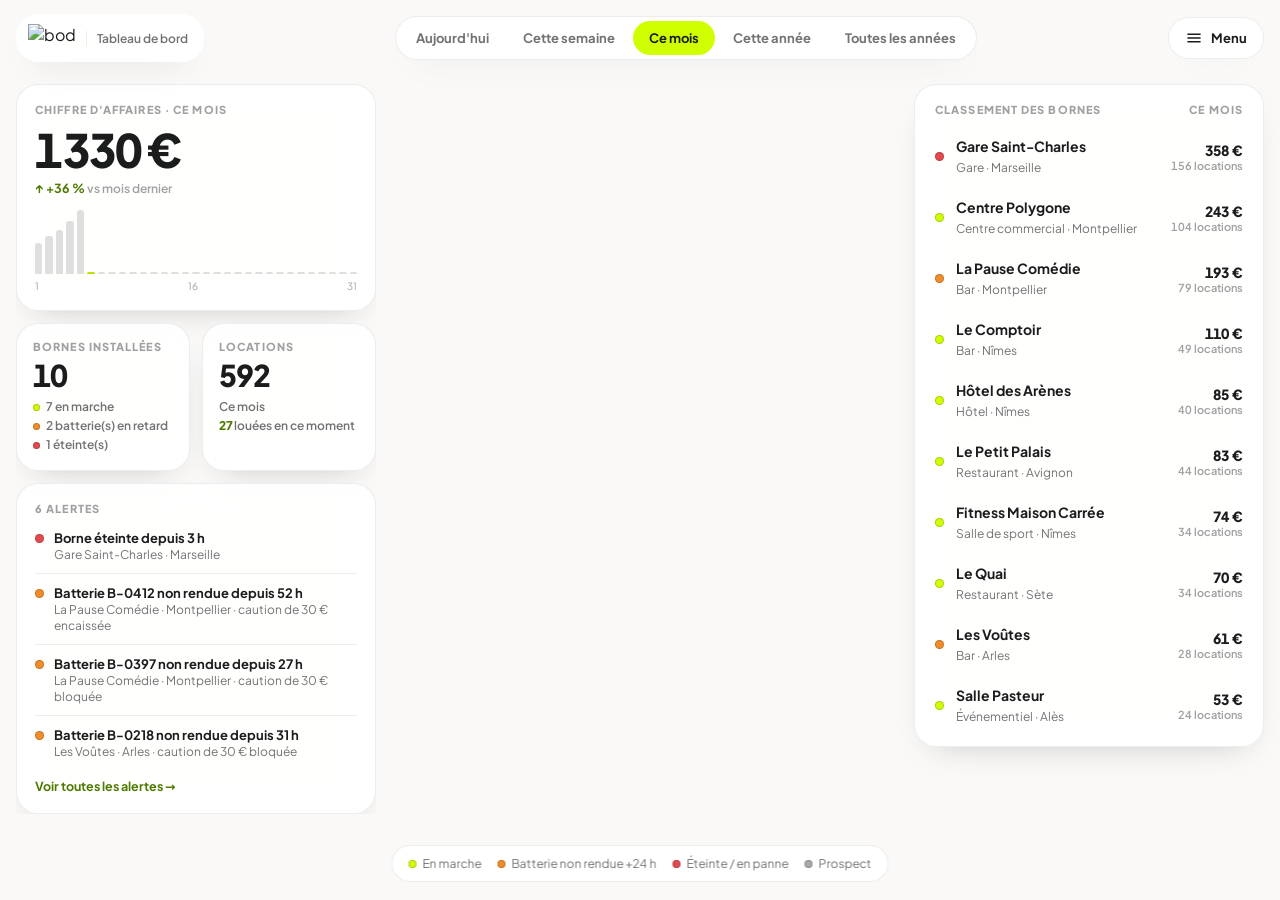
==== tableau-de-bord/index.html @ a5604a7e "Tableau de bord privé en ligne sur /tableau-de-bord, protégé par mot de passe (cookie 1 an) Co-Autho" ====
<!DOCTYPE html>
<html lang="fr">
<head>
<meta charset="utf-8"/>
<meta name="viewport" content="width=device-width, initial-scale=1, viewport-fit=cover"/>
<meta name="robots" content="noindex, nofollow"/>
<title>BOD · Tableau de bord</title>
<link rel="icon" type="image/png" href="icones/icone-192.png"/>
<!-- Icône et nom quand on l'ajoute à l'écran d'accueil du téléphone (14/10/2026) -->
<link rel="apple-touch-icon" href="icones/apple-touch-icon.png?v=3"/>
<link rel="manifest" href="manifest.json"/>
<meta name="apple-mobile-web-app-capable" content="yes"/>
<meta name="mobile-web-app-capable" content="yes"/>
<meta name="apple-mobile-web-app-title" content="BOD"/>
<meta name="apple-mobile-web-app-status-bar-style" content="default"/>
<meta name="theme-color" content="#FBF9F8"/>
<link rel="stylesheet" href="https://unpkg.com/maplibre-gl@5.6.0/dist/maplibre-gl.css"/>
<script src="https://unpkg.com/maplibre-gl@5.6.0/dist/maplibre-gl.js"></script>
<!-- Tableau de bord privé de Jules (14/10/2026). Mise en page choisie : « A · planète au centre ».
     V3 : menu du haut = Aujourd'hui / Cette semaine / Ce mois / Cette année / Toutes les années ;
     accueil = planète + l'essentiel ; menu ☰ = autres pages (Bornes, Alertes, Horaires, Rentabilité, Batteries & cautions, Prospects) ;
     clic sur une borne = petit résumé sur la carte, 2e clic = page complète de la borne.
     Couleurs : rouge = borne éteinte / en panne, orange = batterie(s) non rendue(s) depuis plus de 24 h, vert sinon.
     DONNÉES D'EXEMPLE pour l'instant (aucune borne installée).
     Plus tard : bornes depuis Airtable, encaissements depuis Stripe, état des bornes depuis la plateforme du fabricant. -->
<style>
@font-face{font-family:"Plus Jakarta Sans";font-weight:200 800;font-display:swap;src:url(../fonts/plus-jakarta-sans-latin.woff2) format("woff2")}
:root{--fond:#FBF9F8;--fond2:#ffffff;--carte:rgba(255,255,255,.88);--plein:#ffffff;--trait:rgba(27,28,28,.08);--texte:#1B1C1C;--doux:rgba(27,28,28,.62);--pale:rgba(27,28,28,.42);--leger:rgba(27,28,28,.05);--lime:#D0FF00;--vert:#4F7A00;--orange:#F28C28;--rouge:#E5484D;--bleu:#3B9EDB;--ombre:0 14px 34px -20px rgba(27,28,28,.28);--r:22px}
*{box-sizing:border-box}
html,body{margin:0;height:100%;background:var(--fond);color:var(--texte);font-family:"Plus Jakarta Sans",system-ui,sans-serif;-webkit-font-smoothing:antialiased;overflow:hidden}
button{font:inherit;color:inherit;cursor:pointer}
#globe{position:fixed;inset:0}
.maplibregl-ctrl-attrib{background:rgba(255,255,255,.75)!important;color:var(--pale)!important;font-size:10px}
.maplibregl-ctrl-attrib a{color:var(--pale)!important}
.verre{background:var(--carte);backdrop-filter:blur(18px) saturate(140%);-webkit-backdrop-filter:blur(18px) saturate(140%);border:1px solid var(--trait);border-radius:var(--r);box-shadow:var(--ombre)}
.etiq{font-size:11px;font-weight:800;letter-spacing:.1em;text-transform:uppercase;color:var(--pale)}
.num{font-variant-numeric:tabular-nums}
.plus{color:var(--vert)}.moins{color:var(--rouge)}
/* ---------- Barre du haut : logo · périodes · menu ---------- */
.haut{position:fixed;top:14px;left:16px;right:16px;display:flex;align-items:center;gap:12px;z-index:20}
.logo{display:flex;align-items:center;gap:10px;padding:10px 16px 10px 12px;border:0;background:var(--carte)}
.logo img{height:28px;width:auto;display:block}
.logo span{font-size:12px;color:var(--doux);font-weight:600;border-left:1px solid var(--trait);padding-left:10px}
.periodes{display:flex;padding:4px;gap:2px;margin:0 auto}
.periodes button{border:0;background:transparent;padding:9px 16px;border-radius:999px;font-size:13px;font-weight:700;color:var(--doux);white-space:nowrap;transition:background .2s,color .2s}
.periodes button:hover{color:var(--texte)}
.periodes button[aria-pressed="true"]{background:var(--lime);color:var(--texte)}
.burger{display:flex;align-items:center;gap:8px;padding:11px 16px;font-size:13px;font-weight:700;border:1px solid var(--trait)}
.burger svg{width:18px;height:18px}
/* ---------- Menu des autres pages ---------- */
.voile{position:fixed;inset:0;background:rgba(27,28,28,.28);z-index:40;opacity:0;pointer-events:none;transition:opacity .25s}
.voile.on{opacity:1;pointer-events:auto}
.tiroir{position:fixed;top:0;right:0;bottom:0;width:320px;max-width:86vw;background:var(--fond2);border-left:1px solid var(--trait);z-index:41;transform:translateX(100%);transition:transform .3s cubic-bezier(.2,.8,.2,1);padding:22px 16px;display:flex;flex-direction:column;gap:4px;overflow:auto}
.tiroir.on{transform:none}
.tiroir .etiq{padding:6px 12px 10px}
.tiroir a{display:flex;align-items:center;gap:12px;padding:12px;border-radius:14px;color:var(--texte);text-decoration:none;font-weight:700;font-size:15px}
.tiroir a:hover{background:var(--leger)}
.tiroir a.actif{background:var(--lime);color:var(--texte)}
.tiroir a.actif .ico{background:rgba(27,28,28,.1)}
.tiroir a small{margin-left:auto;font-size:11px;font-weight:800;padding:3px 8px;border-radius:999px;background:var(--leger);color:var(--doux)}
.tiroir a small.chaud{background:var(--rouge);color:#fff}
.tiroir .ico{width:34px;height:34px;border-radius:10px;background:var(--leger);display:grid;place-items:center;font-size:16px;flex:none}
/* ---------- Accueil : colonnes flottantes ---------- */
.gauche{position:fixed;left:16px;top:84px;width:360px;display:flex;flex-direction:column;gap:12px;z-index:4;max-height:calc(100% - 100px);overflow:auto;scrollbar-width:none}
.gauche::-webkit-scrollbar{display:none}
.bloc{padding:18px}
.gros{font-size:46px;font-weight:800;letter-spacing:-.045em;line-height:1;margin:10px 0 8px}
.ecart{font-size:12.5px;font-weight:700}
.ecart small{color:var(--pale);font-weight:600;font-size:12px}
.barres{display:flex;align-items:flex-end;gap:3px;height:64px;margin-top:14px}
.barres i{flex:1;background:rgba(27,28,28,.14);border-radius:3px 3px 1px 1px;min-height:2px;transition:height .4s cubic-bezier(.2,.8,.2,1)}
.barres i.der{background:var(--lime);box-shadow:inset 0 0 0 1px rgba(27,28,28,.12)}
.barres.haute{height:140px}
.axe{display:flex;justify-content:space-between;font-size:10px;color:var(--pale);margin-top:6px}
.duo{display:grid;grid-template-columns:1fr 1fr;gap:12px}
.duo>div{padding:16px}
.duo b{display:block;font-size:30px;font-weight:800;letter-spacing:-.03em;line-height:1.1;margin-top:6px}
.duo .sous{font-size:12px;color:var(--doux);font-weight:600;margin-top:6px;line-height:1.55}
.pastille{display:inline-flex;align-items:center;gap:6px}
.pastille i{width:7px;height:7px;border-radius:50%}
.pt,.pastille i,.legende i,.etat i{box-shadow:inset 0 0 0 1px rgba(27,28,28,.22)}
.alerte{display:flex;gap:10px;align-items:flex-start;padding:11px 0;border:0;border-top:1px solid var(--trait);font-size:13px;width:100%;background:none;text-align:left}
.alerte:first-child{border-top:0}
.alerte .pt{width:9px;height:9px;border-radius:50%;margin-top:4px;flex:none}
.alerte b{display:block;font-weight:700}
.alerte span{color:var(--doux);font-size:12px}
.lien{display:inline-block;margin-top:8px;font-size:12.5px;font-weight:700;color:var(--vert);text-decoration:none;background:none;border:0;padding:0}
.droite{position:fixed;right:16px;top:84px;width:350px;max-height:calc(100% - 100px);display:flex;flex-direction:column;z-index:4;overflow:hidden}
.droite .tete{display:flex;align-items:center;justify-content:space-between;padding:18px 20px 10px}
.liste{overflow:auto;padding:0 10px 10px;scrollbar-width:thin}
.ligne{display:flex;align-items:center;gap:12px;width:100%;border:0;background:transparent;text-align:left;padding:11px 10px;border-radius:14px;transition:background .15s}
.ligne:hover{background:var(--leger)}
.ligne .pt{width:9px;height:9px;border-radius:50%;flex:none}
.ligne .nom{flex:1;min-width:0}
.ligne .nom b{display:block;font-size:14px;font-weight:700;white-space:nowrap;overflow:hidden;text-overflow:ellipsis}
.ligne .nom span{font-size:12px;color:var(--doux)}
.ligne .eur{font-weight:800;font-size:14px;text-align:right}
.ligne .eur small{display:block;font-size:11px;color:var(--pale);font-weight:600}
.legende{position:fixed;bottom:18px;left:50%;transform:translateX(-50%);display:flex;gap:16px;padding:10px 16px;font-size:12px;color:var(--doux);z-index:4;white-space:nowrap}
.legende span{display:flex;align-items:center;gap:6px}
.legende i{width:8px;height:8px;border-radius:50%}
/* ---------- Repères et petit résumé sur la carte ---------- */
.pin{width:16px;height:16px;border-radius:50%;border:2px solid #1B1C1C;cursor:pointer;animation:pouls 2.4s infinite}
.pin.sel{width:24px;height:24px;border:3px solid #1B1C1C;outline:3px solid #fff}
@keyframes pouls{0%{box-shadow:0 0 0 0 color-mix(in srgb,currentColor 60%,transparent)}70%{box-shadow:0 0 0 14px transparent}100%{box-shadow:0 0 0 0 transparent}}
.prospect{width:9px;height:9px;border-radius:50%;background:rgba(27,28,28,.38);border:1.5px solid #fff}
.maplibregl-popup-content{background:var(--plein)!important;color:var(--texte);border:1px solid var(--trait);border-radius:18px!important;padding:16px!important;box-shadow:0 24px 60px -24px rgba(27,28,28,.35)!important;font-family:inherit;width:270px}
.maplibregl-popup-content,.maplibregl-popup-content button{font-family:"Plus Jakarta Sans",system-ui,sans-serif!important}
.maplibregl-popup-tip{border-top-color:var(--plein)!important;border-bottom-color:var(--plein)!important}
.bulle h3{margin:0;font-size:17px;letter-spacing:-.02em}
.bulle .s{font-size:12px;color:var(--doux);margin-top:2px}
.bulle .etat{margin-top:10px}
.bulle .kpi{display:grid;grid-template-columns:1fr 1fr 1fr;gap:6px;margin-top:12px}
.bulle .kpi div{background:var(--leger);border-radius:10px;padding:8px}
.bulle .kpi b{display:block;font-size:15px;font-weight:800}
.bulle .kpi span{font-size:10.5px;color:var(--doux);font-weight:600}
.bulle p{font-size:12px;color:var(--doux);margin:10px 0 0;line-height:1.5}
.bulle p b{color:var(--texte)}
.bulle .ouvrir{margin-top:12px;width:100%;border:0;background:var(--lime);color:var(--texte);font-weight:800;font-size:13px;padding:10px;border-radius:12px}
.bulle .astuce{display:block;text-align:center;font-size:10.5px;color:var(--pale);margin-top:6px}
.etat{display:inline-flex;align-items:center;gap:7px;font-size:12px;font-weight:700;padding:6px 10px;border-radius:999px;background:var(--leger)}
.etat i{width:8px;height:8px;border-radius:50%}
/* ---------- Pages pleines (menu ☰ et page d'une borne) ---------- */
.page{position:fixed;inset:0;background:var(--fond);z-index:10;overflow:auto;padding:96px 24px 60px;display:none}
.page.on{display:block}
.page .cadre{max-width:1120px;margin:0 auto}
.page h1{font-size:clamp(30px,4vw,44px);letter-spacing:-.04em;margin:6px 0 4px}
.page .chapo{color:var(--doux);font-size:14px;margin:0 0 22px;line-height:1.5}
.retourp{border:0;background:var(--leger);border-radius:999px;padding:8px 14px;font-size:12.5px;font-weight:700;color:var(--doux)}
.cartes{display:grid;grid-template-columns:repeat(auto-fit,minmax(170px,1fr));gap:12px;margin-bottom:16px}
.carte{background:var(--plein);border:1px solid var(--trait);border-radius:var(--r);padding:18px}
.carte b.v{display:block;font-size:28px;font-weight:800;letter-spacing:-.03em;margin-top:8px}
.carte .sous{font-size:12px;color:var(--doux);margin-top:4px;font-weight:600}
.deux{display:grid;grid-template-columns:1.3fr 1fr;gap:16px;align-items:start}
.filtres{display:flex;gap:6px;flex-wrap:wrap;margin-bottom:12px}
.filtres button{border:1px solid var(--trait);background:transparent;border-radius:999px;padding:8px 14px;font-size:12.5px;font-weight:700;color:var(--doux)}
.filtres button[aria-pressed="true"]{background:var(--texte);color:#fff;border-color:var(--texte)}
table{width:100%;border-collapse:collapse;font-size:13.5px}
th{text-align:left;font-size:11px;font-weight:800;letter-spacing:.08em;text-transform:uppercase;color:var(--pale);padding:10px 12px;border-bottom:1px solid var(--trait);white-space:nowrap}
td{padding:13px 12px;border-bottom:1px solid var(--trait);white-space:nowrap}
tbody tr{cursor:pointer;transition:background .15s}
tbody tr:hover{background:var(--leger)}
td.d,th.d{text-align:right}
.tablo{background:var(--plein);border:1px solid var(--trait);border-radius:var(--r);overflow:auto}
.jauge{height:8px;background:rgba(27,28,28,.08);border-radius:99px;overflow:hidden;min-width:90px}
.jauge i{display:block;height:100%;background:var(--lime);border-radius:99px}
.chaleur{display:grid;grid-template-columns:34px repeat(24,minmax(0,1fr));gap:3px;margin-top:12px;align-items:center}
.chaleur span{font-size:10px;color:var(--pale);font-weight:700}
.chaleur i{display:block;aspect-ratio:1/1.1;border-radius:3px;background:var(--leger)}
.chaleur .h{font-size:9.5px;text-align:left;color:var(--pale);white-space:nowrap;overflow:visible}
.meilleur{margin-top:12px;font-size:13px;line-height:1.6;color:var(--doux)}
.meilleur b{color:var(--texte)}
.slots{display:flex;gap:5px;margin-top:10px;flex-wrap:wrap}
.slots i{width:20px;height:30px;border-radius:6px;background:rgba(27,28,28,.06);border:1.5px solid transparent}
.slots i.on{background:var(--lime);border-color:rgba(27,28,28,.16)}
.slots i.loc{background:transparent;border-color:rgba(27,28,28,.35)}
.slots i.retard{background:var(--orange)}
.cles{display:flex;gap:12px;flex-wrap:wrap;font-size:11.5px;color:var(--doux);margin-top:10px}
.cles span{display:flex;align-items:center;gap:5px}
.cles i{width:9px;height:12px;border-radius:3px}
.retards{margin-top:12px;border-radius:14px;background:rgba(255,159,67,.1);border:1px solid rgba(255,159,67,.3);padding:10px 14px;font-size:13px}
.retards div{display:flex;justify-content:space-between;gap:8px;padding:5px 0}
.retards b{color:#B85A00}
.retards div>span:first-child{white-space:nowrap}
.retards div>span:last-child{text-align:right}
.kanban{display:grid;grid-template-columns:repeat(4,1fr);gap:12px}
.kanban .col{background:var(--plein);border:1px solid var(--trait);border-radius:var(--r);padding:14px}
.kanban .fic{background:#F6F3F2;border-radius:12px;padding:10px 12px;margin-top:8px;font-size:13px}
.kanban .fic span{display:block;font-size:11.5px;color:var(--doux)}
.histo div{display:flex;justify-content:space-between;gap:10px;padding:10px 0;border-top:1px solid var(--trait);font-size:13px}
.histo div:first-child{border-top:0}
.histo span{color:var(--doux)}
/* ---------- Téléphone ---------- */
@media (max-width:1000px){
  html,body{overflow:visible;height:auto}
  /* En-tête comme un site : logo + menu en haut, périodes en dessous.
     En descendant, la ligne du logo s'en va et les périodes restent collées en haut, en transparent ; en remontant, le logo revient. */
  #globe{position:relative;height:56vh;inset:auto;margin-top:var(--haut-h,116px)}
  .haut{position:fixed;top:0;left:0;right:0;flex-wrap:wrap;gap:8px;padding:calc(10px + env(safe-area-inset-top,0px)) 12px 10px;background:var(--fond);border-bottom:1px solid var(--trait);transition:transform .3s cubic-bezier(.2,.8,.2,1),background .3s,border-color .3s}
  body.replie .haut{transform:translateY(calc(-1 * var(--replie,52px)));background:transparent;border-color:transparent}
  body.replie .periodes{background:rgba(255,255,255,.72)}
  .logo{background:none;border:0;backdrop-filter:none;-webkit-backdrop-filter:none;padding:6px 4px}
  .logo span{display:none}
  .burger{margin-left:auto;padding:9px 12px}
  .burger span{display:none}
  .periodes{order:3;width:100%;margin:0;overflow-x:auto;scrollbar-width:none}
  .periodes::-webkit-scrollbar{display:none}
  .periodes button{padding:9px 12px;font-size:12px}
  .gauche,.droite{position:static;width:auto;max-height:none;margin:12px}
  .gauche{margin-top:-36px;position:relative;left:auto;top:auto}
  .droite{overflow:visible}
  .legende{display:none}
  .page{position:fixed;padding:calc(var(--haut-h,116px) + 16px) 14px 40px}
  .deux,.kanban{grid-template-columns:1fr}
  .maplibregl-popup-content{width:240px}
}
/* Écran moyen (tablette, petite fenêtre) : les périodes tiennent sur la même ligne, centrées entre le logo et le menu ☰.
   En descendant, le logo et le ☰ s'effacent, les périodes restent en haut en transparent. */
@media (min-width:700px) and (max-width:1000px){
  .haut{flex-wrap:nowrap}
  .periodes{order:2;width:auto;margin:0 auto}
  .burger{order:3;margin-left:0}
  body.replie .haut{transform:none}
  .logo,.burger{transition:opacity .25s,transform .3s}
  body.replie .logo,body.replie .burger{opacity:0;transform:translateY(-16px);pointer-events:none}
}
</style>
</head>
<body>
<div id="globe" aria-label="Planète avec les bornes BOD"></div>

<header class="haut">
  <a class="logo verre" href="#accueil" style="text-decoration:none;color:inherit"><img src="../images/logo-bod.png" alt="bod"/><span>Tableau de bord</span></a>
  <nav class="periodes verre" aria-label="Période" id="periodes"></nav>
  <button class="burger verre" id="burger" aria-label="Ouvrir le menu"><svg viewBox="0 0 24 24" fill="none" stroke="currentColor" stroke-width="2.2" stroke-linecap="round"><path d="M4 7h16M4 12h16M4 17h16"/></svg><span>Menu</span></button>
</header>

<div class="voile" id="voile"></div>
<nav class="tiroir" id="tiroir" aria-label="Pages du tableau de bord"></nav>

<main id="accueil-vue">
  <aside class="gauche">
    <section class="bloc verre">
      <div class="etiq" id="t-ca">Chiffre d'affaires</div>
      <div class="gros num" id="ca">—</div>
      <div class="ecart" id="ecart"></div>
      <div class="barres" id="barres"></div>
      <div class="axe" id="axe"></div>
    </section>
    <section class="duo">
      <div class="verre"><div class="etiq">Bornes installées</div><b class="num" id="n-bornes">—</b><div class="sous" id="s-bornes"></div></div>
      <div class="verre"><div class="etiq">Locations</div><b class="num" id="n-loc">—</b><div class="sous" id="s-loc"></div></div>
    </section>
    <section class="bloc verre">
      <div class="etiq" id="t-alertes">Alertes</div>
      <div id="alertes" style="margin-top:4px"></div>
      <a class="lien" href="#alertes">Voir toutes les alertes →</a>
    </section>
  </aside>
  <aside class="droite verre" id="droite"></aside>
  <div class="legende verre">
    <span><i style="background:var(--lime)"></i>En marche</span>
    <span><i style="background:var(--orange)"></i>Batterie non rendue +24 h</span>
    <span><i style="background:var(--rouge)"></i>Éteinte / en panne</span>
    <span><i style="background:rgba(27,28,28,.38)"></i>Prospect</span>
  </div>
</main>

<section class="page" id="page"><div class="cadre" id="page-cadre"></div></section>

<script>
/* ===================== DONNÉES D'EXEMPLE (DÉMO) =====================
   Tout ce bloc sera remplacé par les vraies données :
   bornes → Airtable (onglet « Bornes ») · encaissements → Stripe · état, batteries → plateforme du fabricant. */
let graine = 11; const hasard = () => (graine = (graine * 16807) % 2147483647) / 2147483647;
const MAINTENANT = new Date(); const AUJ = new Date(MAINTENANT); AUJ.setHours(0, 0, 0, 0);
const H = 36e5, J = 864e5;
// Profil d'une journée type (0 h → 23 h) selon le type de lieu, et jours de la semaine (dim → sam)
const PROFILS = {
  'Bar':               { h: [3,2,1,0,0,0,0,0,0,0,0,1,1,1,1,1,2,4,6,8,9,9,8,6], s: [0.8,0.5,0.6,0.7,0.9,1.4,1.5] },
  'Restaurant':        { h: [0,0,0,0,0,0,0,0,0,0,1,3,7,6,2,1,1,1,3,7,8,6,3,1], s: [0.9,0.6,0.8,0.8,0.9,1.3,1.4] },
  'Hôtel':             { h: [1,0,0,0,0,0,2,5,6,4,2,1,1,1,1,2,3,4,5,6,6,5,3,2], s: [1.1,0.9,0.9,0.9,1,1.2,1.3] },
  'Salle de sport':    { h: [0,0,0,0,0,0,3,6,5,2,1,2,4,3,1,1,2,4,7,8,6,3,1,0], s: [0.6,1.3,1.2,1.2,1.1,1,0.8] },
  'Centre commercial': { h: [0,0,0,0,0,0,0,0,0,1,3,4,5,4,4,5,7,8,7,5,2,0,0,0], s: [0.5,0.8,0.8,1,0.9,1.1,1.6] },
  'Gare':              { h: [0,0,0,0,0,1,4,8,7,3,2,2,3,2,2,3,5,8,8,5,3,2,1,0], s: [1.1,1.2,1,1,1,1.3,0.9] },
  'Événementiel':      { h: [0,0,0,0,0,0,0,0,0,1,2,2,2,2,2,2,3,4,6,8,9,8,6,3], s: [0.9,0.3,0.3,0.4,0.6,1.5,1.8] },
};
const BORNES = [
  { id: 1, nom: 'Le Comptoir', type: 'Bar', ville: 'Nîmes', adresse: '12 boulevard Victor Hugo', lng: 4.3601, lat: 43.8367, modele: 'Basic', slots: 6, pose: 210, flux: 9, gerant: 'Marc D.', tel: '06 •• •• •• 12' },
  { id: 2, nom: 'Hôtel des Arènes', type: 'Hôtel', ville: 'Nîmes', adresse: '4 rue des Arènes', lng: 4.3592, lat: 43.8331, modele: 'Medium', slots: 12, pose: 190, flux: 7, gerant: 'Sophie L.', tel: '06 •• •• •• 47' },
  { id: 3, nom: 'Fitness Maison Carrée', type: 'Salle de sport', ville: 'Nîmes', adresse: '8 rue Auguste', lng: 4.3562, lat: 43.8384, modele: 'Basic', slots: 6, pose: 150, flux: 5, gerant: 'Karim B.', tel: '07 •• •• •• 03', presqueVide: true },
  { id: 4, nom: 'La Pause Comédie', type: 'Bar', ville: 'Montpellier', adresse: 'Place de la Comédie', lng: 3.8798, lat: 43.6086, modele: 'Medium', slots: 12, pose: 175, flux: 14, gerant: 'Julie R.', tel: '06 •• •• •• 88', retards: [{ n: 'B-0412', h: 52 }, { n: 'B-0397', h: 27 }] },
  { id: 5, nom: 'Centre Polygone', type: 'Centre commercial', ville: 'Montpellier', adresse: '1 rue des Pertuisanes', lng: 3.8846, lat: 43.6085, modele: 'Maxi', slots: 24, pose: 120, flux: 22, gerant: 'Accueil Polygone', tel: '04 •• •• •• 20', pleine: true },
  { id: 6, nom: 'Le Petit Palais', type: 'Restaurant', ville: 'Avignon', adresse: '3 place du Palais', lng: 4.8075, lat: 43.9512, modele: 'Basic', slots: 6, pose: 100, flux: 8, gerant: 'Thomas P.', tel: '06 •• •• •• 61' },
  { id: 7, nom: 'Gare Saint-Charles', type: 'Gare', ville: 'Marseille', adresse: 'Square Narvik', lng: 5.3803, lat: 43.3027, modele: 'Maxi', slots: 24, pose: 80, flux: 26, gerant: 'Relais Gare', tel: '04 •• •• •• 35', eteinte: 3 },
  { id: 8, nom: 'Les Voûtes', type: 'Bar', ville: 'Arles', adresse: '6 rue de la Calade', lng: 4.6277, lat: 43.6766, modele: 'Basic', slots: 6, pose: 60, flux: 6, gerant: 'Léa M.', tel: '06 •• •• •• 09', retards: [{ n: 'B-0218', h: 31 }] },
  { id: 9, nom: 'Le Quai', type: 'Restaurant', ville: 'Sète', adresse: 'Quai Général Durand', lng: 3.6973, lat: 43.4028, modele: 'Basic', slots: 6, pose: 45, flux: 7, gerant: 'Nicolas F.', tel: '06 •• •• •• 74' },
  { id: 10, nom: 'Salle Pasteur', type: 'Événementiel', ville: 'Alès', adresse: '2 avenue Pasteur', lng: 4.0817, lat: 44.1245, modele: 'Medium', slots: 12, pose: 25, flux: 6, gerant: 'Mairie (service culture)', tel: '04 •• •• •• 51' },
];
const PROSPECTS = [ // demandes « 🆕 Nouveau » dans Airtable (positions approximatives)
  { nom: 'Villefranche-sur-Saône', lng: 4.7186, lat: 45.9897 }, { nom: 'Bourges', lng: 2.3988, lat: 47.081 },
  { nom: 'Caudebec-lès-Elbeuf', lng: 1.0216, lat: 49.2819 }, { nom: 'Paris', lng: 2.3522, lat: 48.8566 },
  { nom: 'Blois', lng: 1.3359, lat: 47.5861 }, { nom: 'Draguignan', lng: 6.4646, lat: 43.5366 },
];
const PIPE = [ // onglet Partenaires d'Airtable (DÉMO : villes et types seulement)
  { e: 'Nouveau', type: 'Autre', ville: 'Villefranche-sur-Saône', date: '11/07' }, { e: 'Nouveau', type: 'Autre', ville: 'Draguignan', date: '04/10' },
  { e: 'Contacté', type: 'Bar / Restaurant', ville: 'Bourges', date: '31/07' }, { e: 'Contacté', type: 'Hôtel', ville: 'Blois', date: '27/09' },
  { e: 'RDV', type: 'Bar / Restaurant', ville: 'Paris', date: '08/09' }, { e: 'Signé', type: 'Autre', ville: 'Caudebec-lès-Elbeuf', date: '05/09' },
];
const PRIX = { Basic: 450, Medium: 900, Maxi: 1600 }; // DÉMO : à remplacer par les vrais prix d'achat (jamais montrés aux partenaires)
// Locations heure par heure depuis la pose (1 € la demi-heure entamée, durée moyenne ~ 1 h 10)
BORNES.forEach(b => {
  const P = PROFILS[b.type], somH = P.h.reduce((x, y) => x + y);
  b.loc = []; // { t, n, eur }
  for (let d = b.pose; d >= 0; d--) {
    const jour0 = AUJ.getTime() - d * J, wd = new Date(jour0).getDay();
    const montee = Math.min(1, (b.pose - d + 8) / 45);
    for (let h = 0; h < 24; h++) {
      const t = jour0 + h * H; if (t > MAINTENANT.getTime()) break;
      if (b.eteinte && t > MAINTENANT.getTime() - b.eteinte * H) continue;
      const attendu = b.flux * P.s[wd] * montee * P.h[h] / somH;
      let n = 0; for (let k = 0; k < 4; k++) if (hasard() < attendu / 4) n++;
      if (n) { let e = 0; for (let k = 0; k < n; k++) e += 1 + Math.floor(hasard() * 3.4); b.loc.push({ t, n, eur: e }); }
    }
  }
  b.etat = b.eteinte ? 'hors' : (b.retards && b.retards.length) ? 'retard' : 'ok';
  b.enCours = b.eteinte ? 0 : Math.round(b.slots * (0.15 + hasard() * 0.3));
  b.retardN = b.retards ? b.retards.length : 0;
  b.dispo = b.eteinte ? 0 : b.presqueVide ? 1 : b.pleine ? b.slots : Math.max(1, b.slots - b.enCours - b.retardN - Math.round(hasard() * 2));
  const der = b.loc.length ? b.loc[b.loc.length - 1].t : 0;
  b.derniere = Math.max(1, Math.round((MAINTENANT.getTime() - der) / 6e4));
});

/* ===================== CALCULS ===================== */
const eur = n => Math.round(n).toLocaleString('fr-FR') + ' €';
const nb = n => n.toLocaleString('fr-FR');
const COUL = { ok: 'var(--lime)', retard: 'var(--orange)', hors: 'var(--rouge)' };
const MOIS = ['janv.', 'févr.', 'mars', 'avr.', 'mai', 'juin', 'juil.', 'août', 'sept.', 'oct.', 'nov.', 'déc.'];
const JOURS = ['dim.', 'lun.', 'mar.', 'mer.', 'jeu.', 'ven.', 'sam.'];
const duree = min => min < 60 ? min + ' min' : min < 1440 ? Math.floor(min / 60) + ' h' + (min % 60 ? ' ' + String(min % 60).padStart(2, '0') : '') : Math.floor(min / 1440) + ' j';
// Périodes « calendrier » : aujourd'hui, depuis lundi, depuis le 1er du mois, depuis le 1er janvier, depuis le début
function debut(p) {
  const d = new Date(AUJ);
  if (p === 'semaine') d.setDate(d.getDate() - ((d.getDay() + 6) % 7));
  if (p === 'mois') d.setDate(1);
  if (p === 'annee') { d.setMonth(0); d.setDate(1); }
  if (p === 'tout') return 0;
  return d.getTime();
}
function precedent(p) { // même durée écoulée, période d'avant
  const a = debut(p), ecoule = MAINTENANT.getTime() - a, d = new Date(a);
  if (p === 'jour') d.setDate(d.getDate() - 7);          // même jour, semaine dernière
  if (p === 'semaine') d.setDate(d.getDate() - 7);
  if (p === 'mois') d.setMonth(d.getMonth() - 1);
  if (p === 'annee') d.setFullYear(d.getFullYear() - 1);
  return [d.getTime(), d.getTime() + ecoule];
}
const somme = (liste, a, z, c = 'eur') => liste.reduce((s, b) => s + b.loc.reduce((x, l) => x + (l.t >= a && l.t < z ? l[c] : 0), 0), 0);
const PER = [
  { k: 'jour', l: "Aujourd'hui", cmp: 'vs même jour sem. dern.' },
  { k: 'semaine', l: 'Cette semaine', cmp: 'vs sem. dernière' },
  { k: 'mois', l: 'Ce mois', cmp: 'vs mois dernier' },
  { k: 'annee', l: 'Cette année', cmp: 'vs an dernier' },
  { k: 'tout', l: 'Toutes les années', cmp: '' },
];
function serie(p, liste) {
  const out = [], fin = MAINTENANT.getTime();
  if (p === 'jour') for (let h = 0; h < 24; h += 1) { const a = AUJ.getTime() + h * H; out.push({ v: somme(liste, a, a + H), l: h + 'h' }); }
  else if (p === 'semaine' || p === 'mois') { const a0 = debut(p), n = p === 'semaine' ? 7 : new Date(AUJ.getFullYear(), AUJ.getMonth() + 1, 0).getDate(); for (let i = 0; i < n; i++) { const a = a0 + i * J; out.push({ v: a > fin ? 0 : somme(liste, a, a + J), l: p === 'semaine' ? JOURS[new Date(a).getDay()] : (i + 1) + '' }); } }
  else { const d0 = p === 'annee' ? new Date(AUJ.getFullYear(), 0, 1) : new Date(Math.min(...liste.map(b => b.loc.length ? b.loc[0].t : fin))); d0.setDate(1);
    for (let d = new Date(d0); d <= MAINTENANT && out.length < 36; d.setMonth(d.getMonth() + 1)) { const e = new Date(d.getFullYear(), d.getMonth() + 1, 1); out.push({ v: somme(liste, d.getTime(), e.getTime()), l: MOIS[d.getMonth()] }); } }
  return out;
}
function chaleur(b) { // locations par jour de la semaine × heure, sur les 8 dernières semaines
  const m = Array.from({ length: 7 }, () => Array(24).fill(0)), a = MAINTENANT.getTime() - 56 * J;
  b.loc.forEach(l => { if (l.t >= a) { const d = new Date(l.t); m[(d.getDay() + 6) % 7][d.getHours()] += l.n; } });
  return m;
}
/* ===================== OUTILS D'AFFICHAGE ===================== */
const PER_COURT = { jour: "Aujourd'hui", semaine: 'Cette semaine', mois: 'Ce mois', annee: 'Cette année', tout: 'Toutes les années' };
const FIN = () => MAINTENANT.getTime() + 1;
const etatTexte = b => b.etat === 'hors' ? 'Éteinte depuis ' + b.eteinte + ' h' : b.etat === 'retard' ? b.retardN + ' batterie(s) non rendue(s) +24 h' : 'En marche · dernière location il y a ' + duree(b.derniere);
const pastilleEtat = b => '<span class="etat"><i style="background:' + COUL[b.etat] + '"></i>' + etatTexte(b) + '</span>';
function variation(liste, p) {
  if (p === 'tout') return '<small>' + Math.max(...BORNES.map(b => b.pose)) + " jours d'activité</small>";
  const v = somme(liste, debut(p), FIN()), [pa, pz] = precedent(p), av = somme(liste, pa, pz);
  if (!av) return '<small>pas encore de comparaison possible</small>';
  const pc = Math.round((v - av) / av * 100);
  return '<span class="' + (pc >= 0 ? 'plus' : 'moins') + '">' + (pc >= 0 ? '↑ +' : '↓ ') + pc + ' %</span> <small>' + PER.find(x => x.k === p).cmp + '</small>';
}
function graphe(liste, p, idB, idA) {
  const s = serie(p, liste), max = Math.max(1, ...s.map(x => x.v)), dern = s.findLastIndex(y => y.v);
  document.getElementById(idB).innerHTML = s.map((x, i) => '<i class="' + (i === dern ? 'der' : '') + '" style="height:' + Math.max(3, x.v / max * 100) + '%" title="' + x.l + ' : ' + eur(x.v) + '"></i>').join('');
  document.getElementById(idA).innerHTML = '<span>' + s[0].l + '</span><span>' + s[Math.floor(s.length / 2)].l + '</span><span>' + s[s.length - 1].l + '</span>';
}
function alertes() { // éteintes, puis batteries non rendues sous 24 h, puis bornes pleines / presque vides
  const A = [];
  BORNES.forEach(b => { if (b.eteinte) A.push({ o: 0, b, c: 'var(--rouge)', t: 'Borne éteinte depuis ' + b.eteinte + ' h', s: b.nom + ' · ' + b.ville, a: 'Appeler ' + b.gerant + ' pour vérifier la prise, sinon passer sur place.' }); });
  BORNES.forEach(b => (b.retards || []).forEach(r => A.push({ o: 1, b, c: 'var(--orange)', t: 'Batterie ' + r.n + ' non rendue depuis ' + r.h + ' h', s: b.nom + ' · ' + b.ville + ' · caution de 30 € ' + (r.h >= 48 ? 'encaissée' : 'bloquée'), a: r.h >= 48 ? 'Caution encaissée : prévoir une batterie de remplacement.' : 'Encaissement automatique de la caution à 48 h si elle n\'est pas rendue.' })));
  BORNES.forEach(b => { if (b.pleine) A.push({ o: 2, b, c: 'var(--bleu)', t: 'Borne pleine : ' + b.slots + ' / ' + b.slots, s: b.nom + ' · ' + b.ville, a: 'Les clients ne peuvent plus rendre ici : retirer quelques batteries.' }); if (b.presqueVide) A.push({ o: 2, b, c: 'var(--bleu)', t: 'Presque vide : ' + b.dispo + ' batterie sur ' + b.slots, s: b.nom + ' · ' + b.ville, a: 'À réapprovisionner avec des batteries chargées.' }); });
  return A.sort((x, y) => x.o - y.o);
}
const ligneAlerte = x => '<button class="alerte" data-b="' + x.b.id + '"><i class="pt" style="background:' + x.c + '"></i><div><b>' + x.t + '</b><span>' + x.s + '</span></div></button>';
function chaud(x) { // 0 → gris clair, 0,55 → jaune BOD, 1 → vert olive
  const A = [236, 234, 229], B = [208, 255, 0], C = [122, 158, 0], m = (a, b, k) => a.map((v, i) => Math.round(v + (b[i] - v) * k));
  const c = x < 0.55 ? m(A, B, x / 0.55) : m(B, C, (x - 0.55) / 0.45); return 'rgb(' + c.join(',') + ')';
}
function chaleurHTML(m) {
  const mx = Math.max(1, ...m.flat()), JL = ['Lun', 'Mar', 'Mer', 'Jeu', 'Ven', 'Sam', 'Dim'], JLong = ['lundi', 'mardi', 'mercredi', 'jeudi', 'vendredi', 'samedi', 'dimanche'];
  return '<div class="chaleur">' + m.map((row, d) => '<span>' + JL[d] + '</span>' + row.map((v, h) => '<i title="' + JLong[d] + ' ' + h + 'h–' + (h + 1) + 'h : ' + v + ' locations" style="background:' + (v ? chaud(v / mx) : 'rgba(27,28,28,.05)') + '"></i>').join('')).join('') +
    '<span></span>' + Array.from({ length: 24 }, (_, h) => '<span class="h">' + (h % 3 === 0 ? h + 'h' : '') + '</span>').join('') + '</div>';
}
function resumeHoraires(m) {
  const JLong = ['lundi', 'mardi', 'mercredi', 'jeudi', 'vendredi', 'samedi', 'dimanche'];
  let best = { v: -1 }; m.forEach((row, d) => row.forEach((v, h) => { const v2 = v + (row[h + 1] || 0); if (v2 > best.v) best = { v: v2, d, h }; }));
  const parH = Array(24).fill(0); m.forEach(r => r.forEach((v, h) => parH[h] += v));
  const parJ = m.map(r => r.reduce((x, y) => x + y)), hMax = parH.indexOf(Math.max(...parH));
  return { best: JLong[best.d] + ' ' + best.h + 'h–' + (best.h + 2) + 'h', heure: hMax + 'h–' + (hMax + 1) + 'h', jour: JLong[parJ.indexOf(Math.max(...parJ))], calme: JLong[parJ.indexOf(Math.min(...parJ))] };
}
function chaleurTous(liste) { const m = Array.from({ length: 7 }, () => Array(24).fill(0)); liste.forEach(b => chaleur(b).forEach((r, d) => r.forEach((v, h) => m[d][h] += v))); return m; }
function slotsHTML(b) {
  const s = []; for (let i = 0; i < b.slots; i++) s.push(i < b.dispo ? 'on' : '');
  let r = b.retardN; if (!b.eteinte) for (let i = b.slots - 1; i >= b.dispo; i--) { s[i] = r > 0 ? 'retard' : 'loc'; r--; }
  return '<div class="slots">' + s.map(c => '<i class="' + c + '"></i>').join('') + '</div><div class="cles"><span><i style="background:var(--lime)"></i>dans la borne</span><span><i style="border:1.5px solid rgba(27,28,28,.35)"></i>louée</span><span><i style="background:var(--orange)"></i>non rendue +24 h</span></div>' +
    (b.retards ? '<div class="retards">' + b.retards.map(x => '<div><span>Batterie <b>' + x.n + '</b></span><span>sortie il y a <b>' + x.h + ' h</b> · caution ' + (x.h >= 48 ? 'encaissée' : 'bloquée') + '</span></div>').join('') + '</div>' : '');
}
const brancher = sel => document.querySelectorAll(sel).forEach(el => el.onclick = () => { location.hash = 'borne-' + el.dataset.b; });

/* ===================== MENU DU HAUT : PÉRIODES ===================== */
let periode = 'mois';
function rendrePeriodes() {
  document.getElementById('periodes').innerHTML = PER.map(p => '<button data-p="' + p.k + '" aria-pressed="' + (p.k === periode) + '">' + PER_COURT[p.k] + '</button>').join('');
  document.querySelectorAll('#periodes button').forEach(b => b.onclick = () => { periode = b.dataset.p; rendrePeriodes(); router(); });
}

/* ===================== MENU ☰ : AUTRES PAGES ===================== */
const PAGES = [
  { k: 'accueil', t: "Vue d'ensemble", i: '◎' },
  { k: 'bornes', t: 'Bornes', i: '▣', n: () => BORNES.length },
  { k: 'alertes', t: 'Alertes', i: '!', n: () => alertes().length, chaud: true },
  { k: 'horaires', t: 'Horaires', i: '◷' },
  { k: 'rentabilite', t: 'Rentabilité', i: '€' },
  { k: 'batteries', t: 'Batteries & cautions', i: '▮' },
  { k: 'prospects', t: 'Prospects', i: '✦', n: () => PIPE.length },
];
function rendreTiroir(actif) {
  document.getElementById('tiroir').innerHTML = '<div class="etiq">Tableau de bord</div>' + PAGES.map(p => '<a href="#' + p.k + '" class="' + (p.k === actif ? 'actif' : '') + '"><span class="ico">' + p.i + '</span>' + p.t + (p.n ? '<small class="' + (p.chaud && p.n() ? 'chaud' : '') + '">' + p.n() + '</small>' : '') + '</a>').join('');
}
const tiroir = on => { document.getElementById('tiroir').classList.toggle('on', on); document.getElementById('voile').classList.toggle('on', on); };
document.getElementById('burger').onclick = () => tiroir(true);
document.getElementById('voile').onclick = () => tiroir(false);

/* ===================== ACCUEIL ===================== */
function rendreAccueil() {
  const fin = FIN();
  document.getElementById('t-ca').textContent = "Chiffre d'affaires · " + PER_COURT[periode];
  document.getElementById('ca').textContent = eur(somme(BORNES, debut(periode), fin));
  document.getElementById('ecart').innerHTML = variation(BORNES, periode);
  graphe(BORNES, periode, 'barres', 'axe');
  const n = e => BORNES.filter(b => b.etat === e).length;
  document.getElementById('n-bornes').textContent = BORNES.length;
  document.getElementById('s-bornes').innerHTML = '<span class="pastille"><i style="background:var(--lime)"></i>' + n('ok') + ' en marche</span><br><span class="pastille"><i style="background:var(--orange)"></i>' + n('retard') + ' batterie(s) en retard</span><br><span class="pastille"><i style="background:var(--rouge)"></i>' + n('hors') + ' éteinte(s)</span>';
  document.getElementById('n-loc').textContent = nb(somme(BORNES, debut(periode), fin, 'n'));
  document.getElementById('s-loc').innerHTML = PER_COURT[periode] + '<br><b style="display:inline;font-size:12px;color:var(--vert)">' + BORNES.reduce((x, b) => x + b.enCours, 0) + '</b> louées en ce moment';
  const A = alertes();
  document.getElementById('t-alertes').textContent = A.length + ' alertes';
  document.getElementById('alertes').innerHTML = A.slice(0, 4).map(ligneAlerte).join('');
  brancher('#alertes .alerte');
  const tri = BORNES.map(b => ({ b, v: somme([b], debut(periode), fin), n: somme([b], debut(periode), fin, 'n') })).sort((x, y) => y.v - x.v);
  document.getElementById('droite').innerHTML = '<div class="tete"><div class="etiq">Classement des bornes</div><div class="etiq">' + PER_COURT[periode] + '</div></div><div class="liste">' +
    tri.map(({ b, v, n }) => '<button class="ligne" data-b="' + b.id + '"><i class="pt" style="background:' + COUL[b.etat] + '"></i><span class="nom"><b>' + b.nom + '</b><span>' + b.type + ' · ' + b.ville + '</span></span><span class="eur num">' + eur(v) + '<small>' + nb(n) + ' locations</small></span></button>').join('') + '</div>';
  document.querySelectorAll('#droite .ligne').forEach(el => el.onclick = () => montrer(+el.dataset.b));
}

/* ===================== PAGES ===================== */
const entete = (titre, chapo) => '<button class="retourp" onclick="location.hash=\'accueil\'">← Vue d\'ensemble</button><h1>' + titre + '</h1><p class="chapo">' + chapo + '</p>';
const RENDUS = {
  bornes() {
    const fin = FIN();
    let filtre = window._filtreBornes || 'toutes';
    const L = BORNES.filter(b => filtre === 'toutes' || b.etat === filtre).map(b => ({ b, v: somme([b], debut(periode), fin), n: somme([b], debut(periode), fin, 'n') })).sort((x, y) => y.v - x.v);
    const F = [['toutes', 'Toutes (' + BORNES.length + ')'], ['ok', 'En marche'], ['retard', 'Batterie en retard'], ['hors', 'Éteintes']];
    return entete('Bornes', BORNES.length + ' bornes installées · chiffres : ' + PER_COURT[periode].toLowerCase() + '. Cliquez sur une borne pour tout voir.') +
      '<div class="filtres">' + F.map(f => '<button data-f="' + f[0] + '" aria-pressed="' + (f[0] === filtre) + '">' + f[1] + '</button>').join('') + '</div>' +
      '<div class="tablo"><table><thead><tr><th>État</th><th>Borne</th><th>Ville</th><th>Type</th><th>Modèle</th><th class="d">CA</th><th class="d">Locations</th><th class="d">Batteries</th><th class="d">Dernière location</th></tr></thead><tbody>' +
      L.map(({ b, v, n }) => '<tr data-b="' + b.id + '"><td><span class="pastille"><i style="background:' + COUL[b.etat] + ';width:9px;height:9px"></i></span></td><td><b>' + b.nom + '</b></td><td>' + b.ville + '</td><td>' + b.type + '</td><td>' + b.modele + ' · ' + b.slots + '</td><td class="d num"><b>' + eur(v) + '</b></td><td class="d num">' + nb(n) + '</td><td class="d num">' + b.dispo + ' / ' + b.slots + '</td><td class="d">' + (b.eteinte ? '—' : 'il y a ' + duree(b.derniere)) + '</td></tr>').join('') + '</tbody></table></div>';
  },
  alertes() {
    const A = alertes(), g = [[0, 'Bornes éteintes ou en panne'], [1, 'Batteries non rendues depuis plus de 24 h'], [2, 'Bornes pleines ou presque vides']];
    return entete('Alertes', A.length + ' alertes en cours. Cliquez sur une alerte pour ouvrir la borne.') +
      g.map(([o, t]) => { const L = A.filter(x => x.o === o); return L.length ? '<div class="carte" style="margin-bottom:12px"><div class="etiq">' + t + ' · ' + L.length + '</div>' + L.map(x => ligneAlerte(x).replace('</span></div></button>', '</span><span style="display:block;color:var(--texte);margin-top:4px">→ ' + x.a + '</span></div></button>')).join('') + '</div>' : ''; }).join('');
  },
  horaires() {
    const m = chaleurTous(BORNES), r = resumeHoraires(m), types = [...new Set(BORNES.map(b => b.type))];
    return entete('Horaires', 'Quand vos bornes sont-elles le plus louées ? Toutes bornes confondues, sur les 8 dernières semaines.') +
      '<div class="cartes"><div class="carte"><div class="etiq">Créneau le plus loué</div><b class="v">' + r.best + '</b></div><div class="carte"><div class="etiq">Heure la plus forte</div><b class="v">' + r.heure + '</b></div><div class="carte"><div class="etiq">Meilleur jour</div><b class="v">' + r.jour + '</b></div><div class="carte"><div class="etiq">Jour le plus calme</div><b class="v">' + r.calme + '</b></div></div>' +
      '<div class="carte"><div class="etiq">Locations par jour et par heure</div>' + chaleurHTML(m) + '<p class="meilleur">Plus la case est verte, plus on loue. Utile pour savoir <b>quand passer réapprovisionner</b> (aux heures creuses) et <b>quand l\'écran publicitaire est le plus regardé</b>.</p></div>' +
      '<div class="cartes" style="margin-top:16px">' + types.map(t => { const rr = resumeHoraires(chaleurTous(BORNES.filter(b => b.type === t))); return '<div class="carte"><div class="etiq">' + t + '</div><b class="v" style="font-size:18px">' + rr.best + '</b><div class="sous">meilleur jour : ' + rr.jour + '</div></div>'; }).join('') + '</div>';
  },
  rentabilite() {
    const L = BORNES.map(b => { const tot = somme([b], 0, FIN()), prix = PRIX[b.modele], pj = somme([b], MAINTENANT.getTime() - 30 * J, FIN()) / 30; return { b, tot, prix, pc: Math.min(100, tot / prix * 100), jr: tot >= prix ? 0 : Math.ceil((prix - tot) / Math.max(pj, 0.1)) }; }).sort((x, y) => y.pc - x.pc);
    const inv = L.reduce((x, y) => x + y.prix, 0), rec = L.reduce((x, y) => x + y.tot, 0);
    return entete('Rentabilité', 'Combien chaque borne a déjà rapporté par rapport à son prix d\'achat. Prix d\'achat : valeurs DÉMO, à remplacer par les vrais (jamais montrés aux partenaires).') +
      '<div class="cartes"><div class="carte"><div class="etiq">Investi en bornes</div><b class="v">' + eur(inv) + '</b></div><div class="carte"><div class="etiq">Encaissé au total</div><b class="v">' + eur(rec) + '</b></div><div class="carte"><div class="etiq">Bornes remboursées</div><b class="v">' + L.filter(x => !x.jr).length + ' / ' + L.length + '</b></div></div>' +
      '<div class="tablo"><table><thead><tr><th>Borne</th><th>Modèle</th><th class="d">Prix</th><th class="d">Encaissé</th><th>Remboursement</th><th class="d">Reste</th></tr></thead><tbody>' +
      L.map(x => '<tr data-b="' + x.b.id + '"><td><b>' + x.b.nom + '</b><br><span style="color:var(--doux);font-size:12px">' + x.b.ville + '</span></td><td>' + x.b.modele + '</td><td class="d num">' + eur(x.prix) + '</td><td class="d num">' + eur(x.tot) + '</td><td><div class="jauge"><i style="width:' + x.pc + '%"></i></div></td><td class="d">' + (x.jr ? '~' + x.jr + ' jours' : '<span class="plus">Remboursée ✓</span>') + '</td></tr>').join('') + '</tbody></table></div>';
  },
  batteries() {
    const ret = BORNES.flatMap(b => (b.retards || []).map(r => ({ b, r }))), slots = BORNES.reduce((x, b) => x + b.slots, 0);
    const dispo = BORNES.reduce((x, b) => x + b.dispo, 0), loc = BORNES.reduce((x, b) => x + b.enCours, 0);
    return entete('Batteries & cautions', 'Où sont vos batteries en ce moment, et les cautions de 30 € liées aux batteries non rendues.') +
      '<div class="cartes"><div class="carte"><div class="etiq">Emplacements</div><b class="v">' + slots + '</b></div><div class="carte"><div class="etiq">Dans les bornes</div><b class="v">' + dispo + '</b></div><div class="carte"><div class="etiq">Louées en ce moment</div><b class="v">' + loc + '</b></div><div class="carte"><div class="etiq">Non rendues +24 h</div><b class="v" style="color:var(--orange)">' + ret.length + '</b></div>' +
      '<div class="carte"><div class="etiq">Cautions bloquées</div><b class="v">' + eur(ret.filter(x => x.r.h < 48).length * 30) + '</b></div><div class="carte"><div class="etiq">Cautions encaissées</div><b class="v">' + eur(ret.filter(x => x.r.h >= 48).length * 30) + '</b><div class="sous">batteries perdues à remplacer : ' + ret.filter(x => x.r.h >= 48).length + '</div></div></div>' +
      '<div class="tablo"><table><thead><tr><th>Batterie</th><th>Louée à</th><th class="d">Sortie depuis</th><th>Caution</th></tr></thead><tbody>' + (ret.length ? ret.map(x => '<tr data-b="' + x.b.id + '"><td><b>' + x.r.n + '</b></td><td>' + x.b.nom + ' · ' + x.b.ville + '</td><td class="d" style="color:var(--orange)"><b>' + x.r.h + ' h</b></td><td>' + (x.r.h >= 48 ? 'encaissée (30 €)' : 'bloquée, encaissée à 48 h') + '</td></tr>').join('') : '<tr><td colspan="4">Aucune batterie en retard 🎉</td></tr>') + '</tbody></table></div>';
  },
  prospects() {
    const C = [['Nouveau', '🆕 Nouveau'], ['Contacté', 'Contacté'], ['RDV', 'Rendez-vous'], ['Signé', 'Signé']];
    return entete('Prospects', 'Vos demandes de partenariat (onglet Partenaires d\'Airtable), du premier contact à l\'installation. Données DÉMO : villes et types seulement.') +
      '<div class="kanban">' + C.map(([k, t]) => { const L = PIPE.filter(p => p.e === k); return '<div class="col"><div class="etiq">' + t + ' · ' + L.length + '</div>' + L.map(p => '<div class="fic"><b>' + p.type + '</b><span>' + p.ville + ' · reçu le ' + p.date + '</span></div>').join('') + '</div>'; }).join('') + '</div>';
  },
};
function rendreBorne(b) {
  const fin = FIN(), m = chaleur(b), r = resumeHoraires(m), tot = somme([b], 0, fin), prix = PRIX[b.modele], pj = somme([b], MAINTENANT.getTime() - 30 * J, fin) / 30;
  const html = '<button class="retourp" onclick="history.length>1?history.back():location.hash=\'accueil\'">← Retour</button>' +
    '<h1>' + b.nom + '</h1><p class="chapo">' + b.type + ' · ' + b.adresse + ', ' + b.ville + ' · station ' + b.modele + ' (' + b.slots + ' emplacements) · posée il y a ' + b.pose + ' jours</p>' +
    '<div style="margin:-8px 0 20px">' + pastilleEtat(b) + '</div>' +
    '<div class="deux"><div>' +
      '<div class="carte"><div class="etiq">Chiffre d\'affaires · ' + PER_COURT[periode] + '</div><b class="v num">' + eur(somme([b], debut(periode), fin)) + '</b><div class="sous">' + nb(somme([b], debut(periode), fin, 'n')) + ' locations</div><div class="ecart" style="margin-top:6px">' + variation([b], periode) + '</div><div class="barres haute" id="b-barres"></div><div class="axe" id="b-axe"></div></div>' +
      '<div class="carte" style="margin-top:16px"><div class="etiq">Meilleurs horaires (8 dernières semaines)</div>' + chaleurHTML(m) + '<p class="meilleur">Créneau le plus loué : <b>' + r.best + '</b> · heure la plus forte : <b>' + r.heure + '</b><br>Meilleur jour : <b>' + r.jour + '</b> · jour le plus calme : <b>' + r.calme + '</b></p></div>' +
    '</div><div>' +
      '<div class="carte"><div class="etiq">Batteries : ' + b.dispo + ' dans la borne sur ' + b.slots + ' · ' + b.enCours + ' louées</div>' + slotsHTML(b) + '</div>' +
      '<div class="carte" style="margin-top:16px"><div class="etiq">Rentabilité</div><div class="jauge" style="margin-top:12px"><i style="width:' + Math.min(100, tot / prix * 100) + '%"></i></div><p class="meilleur">' + (tot >= prix ? '<b>Remboursée ✓</b> — tout ce qu\'elle encaisse maintenant est du bénéfice.' : '<b>' + eur(tot) + '</b> récupérés sur ' + eur(prix) + ' (prix démo). Remboursée dans <b>~' + Math.ceil((prix - tot) / Math.max(pj, 0.1)) + ' jours</b> au rythme actuel.') + '</p></div>' +
      '<div class="carte" style="margin-top:16px"><div class="etiq">Contact sur place</div><p class="meilleur"><b>' + b.gerant + '</b><br>' + b.tel + '</p></div>' +
      '<div class="carte histo" style="margin-top:16px"><div class="etiq" style="margin-bottom:6px">Historique (DÉMO)</div>' +
        (b.eteinte ? '<div><b style="color:var(--rouge)">Borne éteinte</b><span>il y a ' + b.eteinte + ' h</span></div>' : '') +
        '<div><b>Réapprovisionnement</b><span>il y a 6 j</span></div><div><b>Maintenance préventive</b><span>il y a 34 j</span></div><div><b>Installation</b><span>il y a ' + b.pose + ' j</span></div></div>' +
    '</div></div>';
  return html;
}

/* ===================== NAVIGATION (#accueil, #bornes, #borne-4…) ===================== */
function router() {
  const h = (location.hash || '#accueil').slice(1), page = document.getElementById('page'), cadre = document.getElementById('page-cadre');
  tiroir(false); rendreTiroir(h.startsWith('borne-') ? 'bornes' : h);
  if (h === 'accueil' || (!RENDUS[h] && !h.startsWith('borne-'))) { page.classList.remove('on'); rendreAccueil(); return; }
  if (h.startsWith('borne-')) { const b = BORNES.find(x => x.id === +h.slice(6)); if (!b) { location.hash = 'accueil'; return; } cadre.innerHTML = rendreBorne(b); graphe([b], periode, 'b-barres', 'b-axe'); }
  else {
    cadre.innerHTML = RENDUS[h]();
    document.querySelectorAll('.filtres button').forEach(x => x.onclick = () => { window._filtreBornes = x.dataset.f; router(); });
  }
  brancher('#page tr[data-b], #page .alerte');
  page.classList.add('on'); page.scrollTop = 0;
}
window.addEventListener('hashchange', router);

/* ===================== PLANÈTE ===================== */
let carte = null, tourne = true, bulle = null, choisie = null;
const marges = () => window.innerWidth > 1000 ? { left: 380, right: 370, top: 70, bottom: 0 } : { left: 0, right: 0, top: 90, bottom: 0 };
function marquer() { document.querySelectorAll('.pin').forEach(p => p.classList.toggle('sel', !!choisie && +p.dataset.b === choisie.id)); }
// 1er clic : petit résumé sur la carte · 2e clic (ou bouton) : page complète de la borne
function montrer(id) {
  const b = BORNES.find(x => x.id === id);
  if (choisie && choisie.id === id && bulle && bulle.isOpen()) { location.hash = 'borne-' + id; return; }
  choisie = b; marquer();
  if (!carte) { location.hash = 'borne-' + id; return; }
  tourne = false;
  const fin = FIN(), r = resumeHoraires(chaleur(b));
  const html = '<div class="bulle"><h3>' + b.nom + '</h3><div class="s">' + b.type + ' · ' + b.ville + ' · ' + b.modele + '</div><div class="etat">' + '<i style="background:' + COUL[b.etat] + '"></i>' + etatTexte(b) + '</div>' +
    '<div class="kpi"><div><b class="num">' + eur(somme([b], debut(periode), fin)) + '</b><span>' + PER_COURT[periode].toLowerCase() + '</span></div><div><b class="num">' + nb(somme([b], debut(periode), fin, 'n')) + '</b><span>locations</span></div><div><b>' + b.dispo + '/' + b.slots + '</b><span>batteries</span></div></div>' +
    '<p>Meilleur créneau : <b>' + r.best + '</b></p><button class="ouvrir" onclick="location.hash=\'borne-' + b.id + '\'">Tout voir sur la borne →</button><span class="astuce">ou recliquez sur la borne</span></div>';
  if (bulle) bulle.remove();
  bulle = new maplibregl.Popup({ offset: 18, closeButton: false, maxWidth: '300px' }).setLngLat([b.lng, b.lat]).setHTML(html).addTo(carte);
  bulle.on('close', () => { if (choisie && choisie.id === b.id) { choisie = null; marquer(); } });
  carte.flyTo({ center: [b.lng, b.lat], zoom: Math.max(carte.getZoom(), 11), duration: 1600, padding: marges(), offset: [0, 90], essential: true });
}
if (window.maplibregl) {
  carte = new maplibregl.Map({ container: 'globe', style: 'https://tiles.openfreemap.org/styles/positron', center: [-10, 30], zoom: window.innerWidth < 1000 ? 1.1 : 1.7, attributionControl: { compact: true }, maxPitch: 60 });
  carte.on('style.load', () => {
    carte.setProjection({ type: 'globe' });
    try { carte.setSky({ 'atmosphere-blend': ['interpolate', ['linear'], ['zoom'], 0, 1, 5, 1, 7, 0] }); } catch (e) {}
    const nom = ['coalesce', ['get', 'name:fr'], ['get', 'name:latin'], ['get', 'name']];
    carte.getStyle().layers.forEach(l => {
      try {
        if (l.type === 'background') carte.setPaintProperty(l.id, 'background-color', '#efedea');
        else if (l.id === 'water') carte.setPaintProperty(l.id, 'fill-color', '#dcee9c');
        else if (l.id === 'waterway') carte.setPaintProperty(l.id, 'line-color', '#dcee9c');
        else if (l.id === 'park' || l.id === 'landcover_wood') carte.setPaintProperty(l.id, 'fill-color', '#e6e9df');
        else if (l.id === 'landuse_residential' || l.id === 'building') carte.setPaintProperty(l.id, 'fill-color', '#ebe9e5');
        else if (l.type === 'raster') carte.setLayoutProperty(l.id, 'visibility', 'none');
        else if (/shield|airport|label_other/.test(l.id)) carte.setLayoutProperty(l.id, 'visibility', 'none');
        else if (l.type === 'symbol') {
          carte.setLayoutProperty(l.id, 'text-field', nom);
          const eau = /water/.test(l.id);
          carte.setPaintProperty(l.id, 'text-color', eau ? '#6f8500' : /country|city/.test(l.id) ? '#3d3b38' : '#5e5b57');
          carte.setPaintProperty(l.id, 'text-halo-color', eau ? 'rgba(220,238,156,.6)' : '#ffffff');
          carte.setPaintProperty(l.id, 'text-halo-width', 1.4);
        }
      } catch (e) {}
    });
    setTimeout(() => { if (!tourne) return; tourne = false; carte.flyTo({ center: [3.4, 45.2], zoom: window.innerWidth < 1000 ? 4.4 : 5.2, duration: 4500, padding: marges(), essential: true }); }, 3200);
  });
  PROSPECTS.forEach(p => { const el = document.createElement('div'); el.className = 'prospect'; el.title = 'Prospect : ' + p.nom; new maplibregl.Marker({ element: el }).setLngLat([p.lng, p.lat]).addTo(carte); });
  BORNES.forEach(b => {
    const el = document.createElement('div'); el.className = 'pin'; el.dataset.b = b.id; el.style.background = COUL[b.etat]; el.style.color = COUL[b.etat]; el.title = b.nom + ' · ' + b.ville;
    el.addEventListener('click', e => { e.stopPropagation(); montrer(b.id); });
    new maplibregl.Marker({ element: el }).setLngLat([b.lng, b.lat]).addTo(carte);
  });
  ['mousedown', 'touchstart', 'wheel'].forEach(ev => carte.getCanvas().addEventListener(ev, () => { tourne = false; }, { passive: true }));
  (function rotation() { if (tourne && carte.isStyleLoaded()) { const c = carte.getCenter(); c.lng += 0.08; carte.setCenter(c); } requestAnimationFrame(rotation); })();
}
rendrePeriodes();
router();
/* Pendant les essais (lien temporaire ou ordinateur de Jules) : la page se recharge toute seule dès que le fichier
   est modifié, en gardant la page ouverte (#bornes, #borne-4…). Ne fait rien une fois publiée sur bodcharge.com. */
if (/trycloudflare\.com$|^localhost$|^127\./.test(location.hostname)) (function () {
  let empreinte = null;
  const verifier = () => fetch(location.pathname + '?v=' + Date.now(), { cache: 'no-store' }).then(r => r.text()).then(t => {
    const e = t.length + ':' + t.slice(-400);
    if (empreinte && e !== empreinte) location.reload();
    empreinte = e;
  }).catch(() => {});
  verifier(); setInterval(verifier, 4000);
  document.addEventListener('visibilitychange', () => { if (!document.hidden) verifier(); });
})();
/* Téléphone : la ligne du logo disparaît quand on descend, revient quand on remonte */
(function () {
  const haut = document.querySelector('.haut'), per = document.getElementById('periodes'), page = document.getElementById('page');
  const mesurer = () => { document.documentElement.style.setProperty('--haut-h', haut.offsetHeight + 'px'); document.documentElement.style.setProperty('--replie', (per.offsetTop - 2) + 'px'); };
  mesurer(); window.addEventListener('resize', mesurer);
  let dernier = 0;
  const suivre = y => {
    if (window.innerWidth > 1000) { document.body.classList.remove('replie'); return; }
    if (y > dernier + 4 && y > 60) document.body.classList.add('replie');
    else if (y < dernier - 4 || y < 20) document.body.classList.remove('replie');
    dernier = y;
  };
  window.addEventListener('scroll', () => suivre(window.scrollY), { passive: true });
  page.addEventListener('scroll', () => suivre(page.scrollTop), { passive: true });
  window.addEventListener('hashchange', () => { dernier = 0; document.body.classList.remove('replie'); });
})();
</script>
</body>
</html>
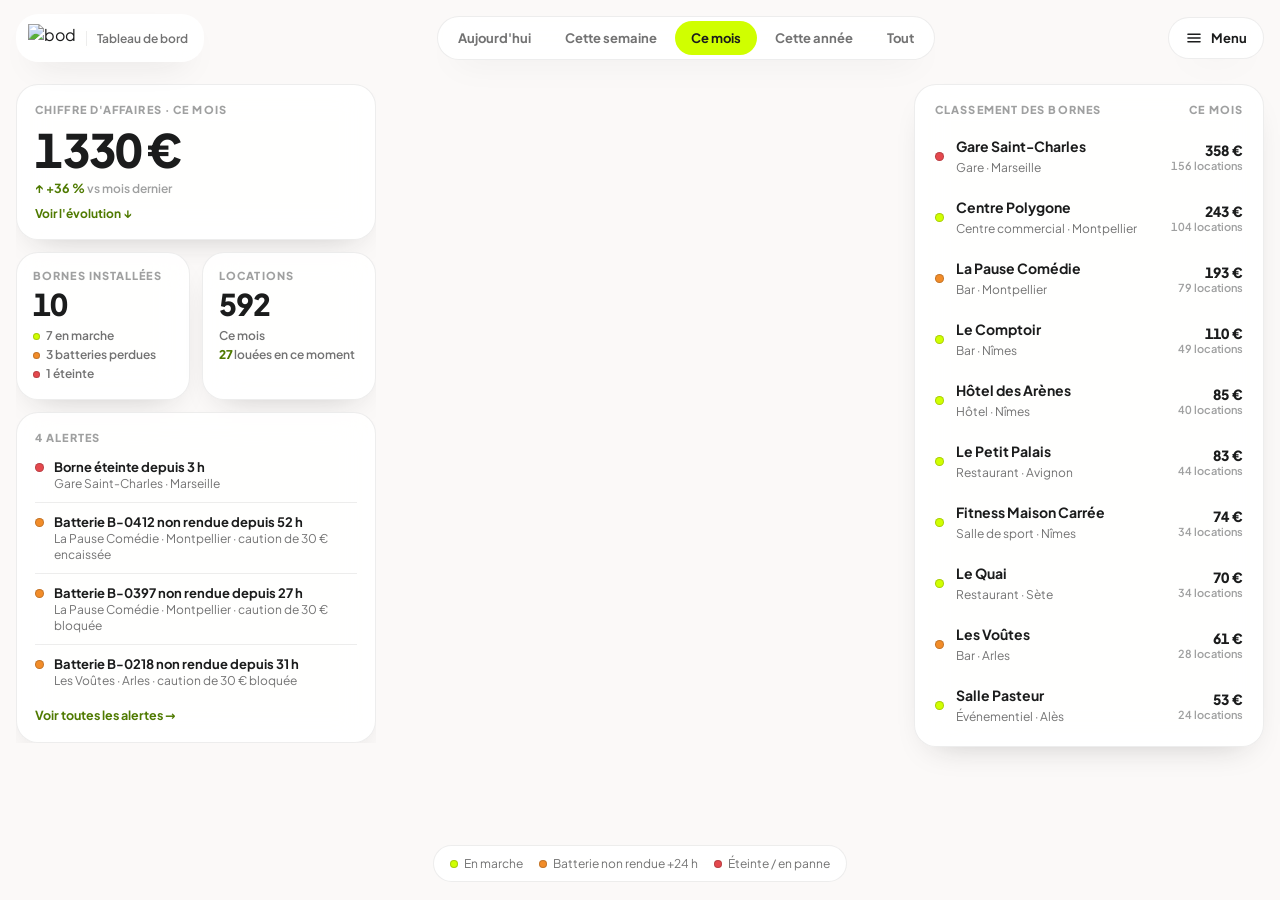
==== commit 188f7c8f: "Boutons jaunes en noir, tableau de bord retouché, référencement (SEO) - Texte noir sur les boutons j" ====
--- a/tableau-de-bord/index.html
+++ b/tableau-de-bord/index.html
@@ -5,10 +5,10 @@
 <meta name="viewport" content="width=device-width, initial-scale=1, viewport-fit=cover"/>
 <meta name="robots" content="noindex, nofollow"/>
 <title>BOD · Tableau de bord</title>
-<link rel="icon" type="image/png" href="icones/icone-192.png"/>
+<link rel="icon" type="image/png" href="/tableau-de-bord/icones/icone-192.png"/>
 <!-- Icône et nom quand on l'ajoute à l'écran d'accueil du téléphone (14/10/2026) -->
-<link rel="apple-touch-icon" href="icones/apple-touch-icon.png?v=3"/>
-<link rel="manifest" href="manifest.json"/>
+<link rel="apple-touch-icon" href="/tableau-de-bord/icones/apple-touch-icon.png?v=3"/>
+<link rel="manifest" href="/tableau-de-bord/manifest.json"/>
 <meta name="apple-mobile-web-app-capable" content="yes"/>
 <meta name="mobile-web-app-capable" content="yes"/>
 <meta name="apple-mobile-web-app-title" content="BOD"/>
@@ -18,13 +18,13 @@
 <script src="https://unpkg.com/maplibre-gl@5.6.0/dist/maplibre-gl.js"></script>
 <!-- Tableau de bord privé de Jules (14/10/2026). Mise en page choisie : « A · planète au centre ».
      V3 : menu du haut = Aujourd'hui / Cette semaine / Ce mois / Cette année / Toutes les années ;
-     accueil = planète + l'essentiel ; menu ☰ = autres pages (Bornes, Alertes, Horaires, Rentabilité, Batteries & cautions, Prospects) ;
+     accueil = planète + l'essentiel ; menu ☰ = autres pages (Bornes, Alertes, Horaires, Rentabilité, Batteries & cautions ; Prospects retirés le 16/10/2026) ;
      clic sur une borne = petit résumé sur la carte, 2e clic = page complète de la borne.
      Couleurs : rouge = borne éteinte / en panne, orange = batterie(s) non rendue(s) depuis plus de 24 h, vert sinon.
      DONNÉES D'EXEMPLE pour l'instant (aucune borne installée).
      Plus tard : bornes depuis Airtable, encaissements depuis Stripe, état des bornes depuis la plateforme du fabricant. -->
 <style>
-@font-face{font-family:"Plus Jakarta Sans";font-weight:200 800;font-display:swap;src:url(../fonts/plus-jakarta-sans-latin.woff2) format("woff2")}
+@font-face{font-family:"Plus Jakarta Sans";font-weight:200 800;font-display:swap;src:url(/fonts/plus-jakarta-sans-latin.woff2) format("woff2")}
 :root{--fond:#FBF9F8;--fond2:#ffffff;--carte:rgba(255,255,255,.88);--plein:#ffffff;--trait:rgba(27,28,28,.08);--texte:#1B1C1C;--doux:rgba(27,28,28,.62);--pale:rgba(27,28,28,.42);--leger:rgba(27,28,28,.05);--lime:#D0FF00;--vert:#4F7A00;--orange:#F28C28;--rouge:#E5484D;--bleu:#3B9EDB;--ombre:0 14px 34px -20px rgba(27,28,28,.28);--r:22px}
 *{box-sizing:border-box}
 html,body{margin:0;height:100%;background:var(--fond);color:var(--texte);font-family:"Plus Jakarta Sans",system-ui,sans-serif;-webkit-font-smoothing:antialiased;overflow:hidden}
@@ -103,7 +103,6 @@
 .pin{width:16px;height:16px;border-radius:50%;border:2px solid #1B1C1C;cursor:pointer;animation:pouls 2.4s infinite}
 .pin.sel{width:24px;height:24px;border:3px solid #1B1C1C;outline:3px solid #fff}
 @keyframes pouls{0%{box-shadow:0 0 0 0 color-mix(in srgb,currentColor 60%,transparent)}70%{box-shadow:0 0 0 14px transparent}100%{box-shadow:0 0 0 0 transparent}}
-.prospect{width:9px;height:9px;border-radius:50%;background:rgba(27,28,28,.38);border:1.5px solid #fff}
 .maplibregl-popup-content{background:var(--plein)!important;color:var(--texte);border:1px solid var(--trait);border-radius:18px!important;padding:16px!important;box-shadow:0 24px 60px -24px rgba(27,28,28,.35)!important;font-family:inherit;width:270px}
 .maplibregl-popup-content,.maplibregl-popup-content button{font-family:"Plus Jakarta Sans",system-ui,sans-serif!important}
 .maplibregl-popup-tip{border-top-color:var(--plein)!important;border-bottom-color:var(--plein)!important}
@@ -170,6 +169,32 @@
 .histo div{display:flex;justify-content:space-between;gap:10px;padding:10px 0;border-top:1px solid var(--trait);font-size:13px}
 .histo div:first-child{border-top:0}
 .histo span{color:var(--doux)}
+/* 16/10/2026 : CA sans graphique (on touche pour le voir) ; carte « Bornes installées » cliquable ; page Bornes avec carte */
+.ca-bloc{cursor:pointer}
+.ca-graphe{display:none}
+.ca-bloc.ouvert .ca-graphe{display:block}
+.ca-astuce{margin-top:10px;font-size:12px;font-weight:700;color:var(--vert)}
+.bornes-c{cursor:pointer}
+.bornes-c a{color:inherit;text-decoration:none}
+.bornes-c a:hover{text-decoration:underline}
+.fpt{display:inline-block;width:8px;height:8px;border-radius:50%;margin-right:7px;box-shadow:inset 0 0 0 1px rgba(27,28,28,.22)}
+.filtres button{display:inline-flex;align-items:center}
+.bornes-vue{display:grid;grid-template-columns:1.25fr 1fr;gap:16px;align-items:start}
+.carte-bornes{height:520px;border-radius:var(--r);overflow:hidden;border:1px solid var(--trait);background:#efedea}
+.liste-bornes{background:var(--plein);border:1px solid var(--trait);border-radius:var(--r);padding:6px;max-height:520px;overflow:auto}
+.lb{display:flex;align-items:flex-start;gap:12px;width:100%;border:0;background:transparent;text-align:left;padding:12px;border-radius:14px}
+.lb:hover{background:var(--leger)}
+.lb .pt{width:10px;height:10px;border-radius:50%;margin-top:5px;flex:none;box-shadow:inset 0 0 0 1px rgba(27,28,28,.22)}
+.lb span{flex:1;min-width:0}
+.lb b{display:block;font-size:14.5px}
+.lb small{display:block;font-size:12.5px;color:var(--doux);margin-top:2px}
+.lb em{display:block;font-style:normal;font-size:12px;font-weight:700;margin-top:4px}
+.lb strong{text-align:right;font-size:14px;white-space:nowrap}
+.lb strong small{font-weight:600;color:var(--pale);font-size:11px}
+.vide{padding:20px;color:var(--doux)}
+.pin2{display:flex;align-items:center;gap:6px;cursor:pointer}
+.pin2::before{content:"";width:14px;height:14px;border-radius:50%;background:var(--c);border:2px solid #1B1C1C;flex:none}
+.pin2 span{font-size:11.5px;font-weight:800;color:#1B1C1C;background:rgba(255,255,255,.92);padding:3px 8px;border-radius:8px;box-shadow:0 4px 10px -4px rgba(27,28,28,.3);white-space:nowrap}
 /* ---------- Téléphone ---------- */
 @media (max-width:1000px){
   html,body{overflow:visible;height:auto}
@@ -183,15 +208,19 @@
   .logo span{display:none}
   .burger{margin-left:auto;padding:9px 12px}
   .burger span{display:none}
-  .periodes{order:3;width:100%;margin:0;overflow-x:auto;scrollbar-width:none}
+  .periodes{order:3;width:100%;margin:0;overflow-x:auto;scrollbar-width:none;justify-content:space-between}
   .periodes::-webkit-scrollbar{display:none}
-  .periodes button{padding:9px 12px;font-size:12px}
+  .periodes button{padding:9px 10px;font-size:12px;flex:1 1 auto}
+  .periodes .pc{display:none}
+  .periodes button::first-letter{text-transform:uppercase}
   .gauche,.droite{position:static;width:auto;max-height:none;margin:12px}
   .gauche{margin-top:-36px;position:relative;left:auto;top:auto}
   .droite{overflow:visible}
   .legende{display:none}
   .page{position:fixed;padding:calc(var(--haut-h,116px) + 16px) 14px 40px}
-  .deux,.kanban{grid-template-columns:1fr}
+  .deux,.kanban,.bornes-vue{grid-template-columns:1fr}
+  .carte-bornes{height:340px}
+  .liste-bornes{max-height:none}
   .maplibregl-popup-content{width:240px}
 }
 /* Écran moyen (tablette, petite fenêtre) : les périodes tiennent sur la même ligne, centrées entre le logo et le menu ☰.
@@ -210,7 +239,7 @@
 <div id="globe" aria-label="Planète avec les bornes BOD"></div>
 
 <header class="haut">
-  <a class="logo verre" href="#accueil" style="text-decoration:none;color:inherit"><img src="../images/logo-bod.png" alt="bod"/><span>Tableau de bord</span></a>
+  <a class="logo verre" href="#accueil" style="text-decoration:none;color:inherit"><img src="/images/logo-bod.png" alt="bod"/><span>Tableau de bord</span></a>
   <nav class="periodes verre" aria-label="Période" id="periodes"></nav>
   <button class="burger verre" id="burger" aria-label="Ouvrir le menu"><svg viewBox="0 0 24 24" fill="none" stroke="currentColor" stroke-width="2.2" stroke-linecap="round"><path d="M4 7h16M4 12h16M4 17h16"/></svg><span>Menu</span></button>
 </header>
@@ -220,15 +249,15 @@
 
 <main id="accueil-vue">
   <aside class="gauche">
-    <section class="bloc verre">
+    <section class="bloc verre ca-bloc" id="ca-bloc" role="button" tabindex="0" aria-expanded="false" title="Voir l'évolution">
       <div class="etiq" id="t-ca">Chiffre d'affaires</div>
       <div class="gros num" id="ca">—</div>
       <div class="ecart" id="ecart"></div>
-      <div class="barres" id="barres"></div>
-      <div class="axe" id="axe"></div>
+      <div class="ca-graphe"><div class="barres" id="barres"></div><div class="axe" id="axe"></div></div>
+      <div class="ca-astuce" id="ca-astuce">Voir l'évolution ↓</div>
     </section>
     <section class="duo">
-      <div class="verre"><div class="etiq">Bornes installées</div><b class="num" id="n-bornes">—</b><div class="sous" id="s-bornes"></div></div>
+      <div class="verre bornes-c" id="c-bornes"><div class="etiq">Bornes installées</div><b class="num" id="n-bornes">—</b><div class="sous" id="s-bornes"></div></div>
       <div class="verre"><div class="etiq">Locations</div><b class="num" id="n-loc">—</b><div class="sous" id="s-loc"></div></div>
     </section>
     <section class="bloc verre">
@@ -242,7 +271,6 @@
     <span><i style="background:var(--lime)"></i>En marche</span>
     <span><i style="background:var(--orange)"></i>Batterie non rendue +24 h</span>
     <span><i style="background:var(--rouge)"></i>Éteinte / en panne</span>
-    <span><i style="background:rgba(27,28,28,.38)"></i>Prospect</span>
   </div>
 </main>
 
@@ -268,24 +296,14 @@
 const BORNES = [
   { id: 1, nom: 'Le Comptoir', type: 'Bar', ville: 'Nîmes', adresse: '12 boulevard Victor Hugo', lng: 4.3601, lat: 43.8367, modele: 'Basic', slots: 6, pose: 210, flux: 9, gerant: 'Marc D.', tel: '06 •• •• •• 12' },
   { id: 2, nom: 'Hôtel des Arènes', type: 'Hôtel', ville: 'Nîmes', adresse: '4 rue des Arènes', lng: 4.3592, lat: 43.8331, modele: 'Medium', slots: 12, pose: 190, flux: 7, gerant: 'Sophie L.', tel: '06 •• •• •• 47' },
-  { id: 3, nom: 'Fitness Maison Carrée', type: 'Salle de sport', ville: 'Nîmes', adresse: '8 rue Auguste', lng: 4.3562, lat: 43.8384, modele: 'Basic', slots: 6, pose: 150, flux: 5, gerant: 'Karim B.', tel: '07 •• •• •• 03', presqueVide: true },
+  { id: 3, nom: 'Fitness Maison Carrée', type: 'Salle de sport', ville: 'Nîmes', adresse: '8 rue Auguste', lng: 4.3562, lat: 43.8384, modele: 'Basic', slots: 6, pose: 150, flux: 5, gerant: 'Karim B.', tel: '07 •• •• •• 03' },
   { id: 4, nom: 'La Pause Comédie', type: 'Bar', ville: 'Montpellier', adresse: 'Place de la Comédie', lng: 3.8798, lat: 43.6086, modele: 'Medium', slots: 12, pose: 175, flux: 14, gerant: 'Julie R.', tel: '06 •• •• •• 88', retards: [{ n: 'B-0412', h: 52 }, { n: 'B-0397', h: 27 }] },
-  { id: 5, nom: 'Centre Polygone', type: 'Centre commercial', ville: 'Montpellier', adresse: '1 rue des Pertuisanes', lng: 3.8846, lat: 43.6085, modele: 'Maxi', slots: 24, pose: 120, flux: 22, gerant: 'Accueil Polygone', tel: '04 •• •• •• 20', pleine: true },
+  { id: 5, nom: 'Centre Polygone', type: 'Centre commercial', ville: 'Montpellier', adresse: '1 rue des Pertuisanes', lng: 3.8846, lat: 43.6085, modele: 'Maxi', slots: 24, pose: 120, flux: 22, gerant: 'Accueil Polygone', tel: '04 •• •• •• 20' },
   { id: 6, nom: 'Le Petit Palais', type: 'Restaurant', ville: 'Avignon', adresse: '3 place du Palais', lng: 4.8075, lat: 43.9512, modele: 'Basic', slots: 6, pose: 100, flux: 8, gerant: 'Thomas P.', tel: '06 •• •• •• 61' },
   { id: 7, nom: 'Gare Saint-Charles', type: 'Gare', ville: 'Marseille', adresse: 'Square Narvik', lng: 5.3803, lat: 43.3027, modele: 'Maxi', slots: 24, pose: 80, flux: 26, gerant: 'Relais Gare', tel: '04 •• •• •• 35', eteinte: 3 },
   { id: 8, nom: 'Les Voûtes', type: 'Bar', ville: 'Arles', adresse: '6 rue de la Calade', lng: 4.6277, lat: 43.6766, modele: 'Basic', slots: 6, pose: 60, flux: 6, gerant: 'Léa M.', tel: '06 •• •• •• 09', retards: [{ n: 'B-0218', h: 31 }] },
   { id: 9, nom: 'Le Quai', type: 'Restaurant', ville: 'Sète', adresse: 'Quai Général Durand', lng: 3.6973, lat: 43.4028, modele: 'Basic', slots: 6, pose: 45, flux: 7, gerant: 'Nicolas F.', tel: '06 •• •• •• 74' },
   { id: 10, nom: 'Salle Pasteur', type: 'Événementiel', ville: 'Alès', adresse: '2 avenue Pasteur', lng: 4.0817, lat: 44.1245, modele: 'Medium', slots: 12, pose: 25, flux: 6, gerant: 'Mairie (service culture)', tel: '04 •• •• •• 51' },
-];
-const PROSPECTS = [ // demandes « 🆕 Nouveau » dans Airtable (positions approximatives)
-  { nom: 'Villefranche-sur-Saône', lng: 4.7186, lat: 45.9897 }, { nom: 'Bourges', lng: 2.3988, lat: 47.081 },
-  { nom: 'Caudebec-lès-Elbeuf', lng: 1.0216, lat: 49.2819 }, { nom: 'Paris', lng: 2.3522, lat: 48.8566 },
-  { nom: 'Blois', lng: 1.3359, lat: 47.5861 }, { nom: 'Draguignan', lng: 6.4646, lat: 43.5366 },
-];
-const PIPE = [ // onglet Partenaires d'Airtable (DÉMO : villes et types seulement)
-  { e: 'Nouveau', type: 'Autre', ville: 'Villefranche-sur-Saône', date: '11/07' }, { e: 'Nouveau', type: 'Autre', ville: 'Draguignan', date: '04/10' },
-  { e: 'Contacté', type: 'Bar / Restaurant', ville: 'Bourges', date: '31/07' }, { e: 'Contacté', type: 'Hôtel', ville: 'Blois', date: '27/09' },
-  { e: 'RDV', type: 'Bar / Restaurant', ville: 'Paris', date: '08/09' }, { e: 'Signé', type: 'Autre', ville: 'Caudebec-lès-Elbeuf', date: '05/09' },
 ];
 const PRIX = { Basic: 450, Medium: 900, Maxi: 1600 }; // DÉMO : à remplacer par les vrais prix d'achat (jamais montrés aux partenaires)
 // Locations heure par heure depuis la pose (1 € la demi-heure entamée, durée moyenne ~ 1 h 10)
@@ -306,7 +324,7 @@
   b.etat = b.eteinte ? 'hors' : (b.retards && b.retards.length) ? 'retard' : 'ok';
   b.enCours = b.eteinte ? 0 : Math.round(b.slots * (0.15 + hasard() * 0.3));
   b.retardN = b.retards ? b.retards.length : 0;
-  b.dispo = b.eteinte ? 0 : b.presqueVide ? 1 : b.pleine ? b.slots : Math.max(1, b.slots - b.enCours - b.retardN - Math.round(hasard() * 2));
+  b.dispo = b.eteinte ? 0 : Math.max(1, b.slots - b.enCours - b.retardN - Math.round(hasard() * 2));
   const der = b.loc.length ? b.loc[b.loc.length - 1].t : 0;
   b.derniere = Math.max(1, Math.round((MAINTENANT.getTime() - der) / 6e4));
 });
@@ -341,7 +359,7 @@
   { k: 'semaine', l: 'Cette semaine', cmp: 'vs sem. dernière' },
   { k: 'mois', l: 'Ce mois', cmp: 'vs mois dernier' },
   { k: 'annee', l: 'Cette année', cmp: 'vs an dernier' },
-  { k: 'tout', l: 'Toutes les années', cmp: '' },
+  { k: 'tout', l: 'Tout', cmp: '' },
 ];
 function serie(p, liste) {
   const out = [], fin = MAINTENANT.getTime();
@@ -357,7 +375,8 @@
   return m;
 }
 /* ===================== OUTILS D'AFFICHAGE ===================== */
-const PER_COURT = { jour: "Aujourd'hui", semaine: 'Cette semaine', mois: 'Ce mois', annee: 'Cette année', tout: 'Toutes les années' };
+const PER_COURT = { jour: "Aujourd'hui", semaine: 'Cette semaine', mois: 'Ce mois', annee: 'Cette année', tout: 'Depuis le début' };
+const PER_BTN = { jour: "Aujourd'hui", semaine: '<span class="pc">Cette </span>semaine', mois: '<span class="pc">Ce </span>mois', annee: '<span class="pc">Cette </span>année', tout: 'Tout' }; // 16/10 (Jules) : « Tout » ; sur téléphone « Semaine, Mois, Année » pour tout voir sans glisser
 const FIN = () => MAINTENANT.getTime() + 1;
 const etatTexte = b => b.etat === 'hors' ? 'Éteinte depuis ' + b.eteinte + ' h' : b.etat === 'retard' ? b.retardN + ' batterie(s) non rendue(s) +24 h' : 'En marche · dernière location il y a ' + duree(b.derniere);
 const pastilleEtat = b => '<span class="etat"><i style="background:' + COUL[b.etat] + '"></i>' + etatTexte(b) + '</span>';
@@ -373,11 +392,10 @@
   document.getElementById(idB).innerHTML = s.map((x, i) => '<i class="' + (i === dern ? 'der' : '') + '" style="height:' + Math.max(3, x.v / max * 100) + '%" title="' + x.l + ' : ' + eur(x.v) + '"></i>').join('');
   document.getElementById(idA).innerHTML = '<span>' + s[0].l + '</span><span>' + s[Math.floor(s.length / 2)].l + '</span><span>' + s[s.length - 1].l + '</span>';
 }
-function alertes() { // éteintes, puis batteries non rendues sous 24 h, puis bornes pleines / presque vides
+function alertes() { // éteintes, puis batteries non rendues sous 24 h (16/10 : plus d'alerte « pleine / presque vide », Jules)
   const A = [];
   BORNES.forEach(b => { if (b.eteinte) A.push({ o: 0, b, c: 'var(--rouge)', t: 'Borne éteinte depuis ' + b.eteinte + ' h', s: b.nom + ' · ' + b.ville, a: 'Appeler ' + b.gerant + ' pour vérifier la prise, sinon passer sur place.' }); });
   BORNES.forEach(b => (b.retards || []).forEach(r => A.push({ o: 1, b, c: 'var(--orange)', t: 'Batterie ' + r.n + ' non rendue depuis ' + r.h + ' h', s: b.nom + ' · ' + b.ville + ' · caution de 30 € ' + (r.h >= 48 ? 'encaissée' : 'bloquée'), a: r.h >= 48 ? 'Caution encaissée : prévoir une batterie de remplacement.' : 'Encaissement automatique de la caution à 48 h si elle n\'est pas rendue.' })));
-  BORNES.forEach(b => { if (b.pleine) A.push({ o: 2, b, c: 'var(--bleu)', t: 'Borne pleine : ' + b.slots + ' / ' + b.slots, s: b.nom + ' · ' + b.ville, a: 'Les clients ne peuvent plus rendre ici : retirer quelques batteries.' }); if (b.presqueVide) A.push({ o: 2, b, c: 'var(--bleu)', t: 'Presque vide : ' + b.dispo + ' batterie sur ' + b.slots, s: b.nom + ' · ' + b.ville, a: 'À réapprovisionner avec des batteries chargées.' }); });
   return A.sort((x, y) => x.o - y.o);
 }
 const ligneAlerte = x => '<button class="alerte" data-b="' + x.b.id + '"><i class="pt" style="background:' + x.c + '"></i><div><b>' + x.t + '</b><span>' + x.s + '</span></div></button>';
@@ -409,7 +427,7 @@
 /* ===================== MENU DU HAUT : PÉRIODES ===================== */
 let periode = 'mois';
 function rendrePeriodes() {
-  document.getElementById('periodes').innerHTML = PER.map(p => '<button data-p="' + p.k + '" aria-pressed="' + (p.k === periode) + '">' + PER_COURT[p.k] + '</button>').join('');
+  document.getElementById('periodes').innerHTML = PER.map(p => '<button data-p="' + p.k + '" aria-pressed="' + (p.k === periode) + '">' + PER_BTN[p.k] + '</button>').join('');
   document.querySelectorAll('#periodes button').forEach(b => b.onclick = () => { periode = b.dataset.p; rendrePeriodes(); router(); });
 }
 
@@ -421,7 +439,6 @@
   { k: 'horaires', t: 'Horaires', i: '◷' },
   { k: 'rentabilite', t: 'Rentabilité', i: '€' },
   { k: 'batteries', t: 'Batteries & cautions', i: '▮' },
-  { k: 'prospects', t: 'Prospects', i: '✦', n: () => PIPE.length },
 ];
 function rendreTiroir(actif) {
   document.getElementById('tiroir').innerHTML = '<div class="etiq">Tableau de bord</div>' + PAGES.map(p => '<a href="#' + p.k + '" class="' + (p.k === actif ? 'actif' : '') + '"><span class="ico">' + p.i + '</span>' + p.t + (p.n ? '<small class="' + (p.chaud && p.n() ? 'chaud' : '') + '">' + p.n() + '</small>' : '') + '</a>').join('');
@@ -439,7 +456,9 @@
   graphe(BORNES, periode, 'barres', 'axe');
   const n = e => BORNES.filter(b => b.etat === e).length;
   document.getElementById('n-bornes').textContent = BORNES.length;
-  document.getElementById('s-bornes').innerHTML = '<span class="pastille"><i style="background:var(--lime)"></i>' + n('ok') + ' en marche</span><br><span class="pastille"><i style="background:var(--orange)"></i>' + n('retard') + ' batterie(s) en retard</span><br><span class="pastille"><i style="background:var(--rouge)"></i>' + n('hors') + ' éteinte(s)</span>';
+  const perdues = BORNES.reduce((x, b) => x + b.retardN, 0);          // 16/10 (Jules) : orange = batteries pas rendues sous 24 h → on compte les batteries
+  document.getElementById('s-bornes').innerHTML = '<a class="pastille" href="#bornes-ok"><i style="background:var(--lime)"></i>' + n('ok') + ' en marche</a><br><a class="pastille" href="#bornes-retard"><i style="background:var(--orange)"></i>' + perdues + ' batterie' + (perdues > 1 ? 's perdues' : ' perdue') + '</a><br><a class="pastille" href="#bornes-hors"><i style="background:var(--rouge)"></i>' + n('hors') + ' éteinte' + (n('hors') > 1 ? 's' : '') + '</a>';
+  // 16/10 (Jules) : « Bornes installées » reste affiché quelle que soit la période
   document.getElementById('n-loc').textContent = nb(somme(BORNES, debut(periode), fin, 'n'));
   document.getElementById('s-loc').innerHTML = PER_COURT[periode] + '<br><b style="display:inline;font-size:12px;color:var(--vert)">' + BORNES.reduce((x, b) => x + b.enCours, 0) + '</b> louées en ce moment';
   const A = alertes();
@@ -452,21 +471,26 @@
   document.querySelectorAll('#droite .ligne').forEach(el => el.onclick = () => montrer(+el.dataset.b));
 }
 
+document.getElementById('ca-bloc').addEventListener('click', e => { const s = e.currentTarget, on = !s.classList.contains('ouvert'); s.classList.toggle('ouvert', on); s.setAttribute('aria-expanded', on); document.getElementById('ca-astuce').textContent = on ? 'Masquer l\'évolution ↑' : 'Voir l\'évolution ↓'; });
+document.getElementById('ca-bloc').addEventListener('keydown', e => { if (e.key === 'Enter' || e.key === ' ') { e.preventDefault(); e.currentTarget.click(); } });
+document.getElementById('c-bornes').addEventListener('click', e => { if (!e.target.closest('a')) location.hash = 'bornes'; });
+
 /* ===================== PAGES ===================== */
 const entete = (titre, chapo) => '<button class="retourp" onclick="location.hash=\'accueil\'">← Vue d\'ensemble</button><h1>' + titre + '</h1><p class="chapo">' + chapo + '</p>';
 const RENDUS = {
-  bornes() {
-    const fin = FIN();
-    let filtre = window._filtreBornes || 'toutes';
-    const L = BORNES.filter(b => filtre === 'toutes' || b.etat === filtre).map(b => ({ b, v: somme([b], debut(periode), fin), n: somme([b], debut(periode), fin, 'n') })).sort((x, y) => y.v - x.v);
-    const F = [['toutes', 'Toutes (' + BORNES.length + ')'], ['ok', 'En marche'], ['retard', 'Batterie en retard'], ['hors', 'Éteintes']];
-    return entete('Bornes', BORNES.length + ' bornes installées · chiffres : ' + PER_COURT[periode].toLowerCase() + '. Cliquez sur une borne pour tout voir.') +
-      '<div class="filtres">' + F.map(f => '<button data-f="' + f[0] + '" aria-pressed="' + (f[0] === filtre) + '">' + f[1] + '</button>').join('') + '</div>' +
-      '<div class="tablo"><table><thead><tr><th>État</th><th>Borne</th><th>Ville</th><th>Type</th><th>Modèle</th><th class="d">CA</th><th class="d">Locations</th><th class="d">Batteries</th><th class="d">Dernière location</th></tr></thead><tbody>' +
-      L.map(({ b, v, n }) => '<tr data-b="' + b.id + '"><td><span class="pastille"><i style="background:' + COUL[b.etat] + ';width:9px;height:9px"></i></span></td><td><b>' + b.nom + '</b></td><td>' + b.ville + '</td><td>' + b.type + '</td><td>' + b.modele + ' · ' + b.slots + '</td><td class="d num"><b>' + eur(v) + '</b></td><td class="d num">' + nb(n) + '</td><td class="d num">' + b.dispo + ' / ' + b.slots + '</td><td class="d">' + (b.eteinte ? '—' : 'il y a ' + duree(b.derniere)) + '</td></tr>').join('') + '</tbody></table></div>';
+  bornes() {          // 16/10/2026 (Jules) : filtrer En marche / Batterie oubliée / Éteinte ; la carte ne montre que ces bornes, avec nom et adresse
+    const fin = FIN(), filtre = window._filtreBornes || 'toutes';
+    const L = BORNES.filter(b => filtre === 'toutes' || b.etat === filtre).map(b => ({ b, v: somme([b], debut(periode), fin) })).sort((x, y) => y.v - x.v);
+    const cnt = e => BORNES.filter(b => b.etat === e).length;
+    const F = [['toutes', 'Toutes', BORNES.length, ''], ['ok', 'En marche', cnt('ok'), 'var(--lime)'], ['retard', 'Batterie oubliée', cnt('retard'), 'var(--orange)'], ['hors', 'Éteintes', cnt('hors'), 'var(--rouge)']];
+    return entete('Bornes', BORNES.length + ' bornes installées. Choisissez un état : la carte ne montre que ces bornes.') +
+      '<div class="filtres">' + F.map(f => '<button data-f="' + f[0] + '" aria-pressed="' + (f[0] === filtre) + '">' + (f[3] ? '<i class="fpt" style="background:' + f[3] + '"></i>' : '') + f[1] + ' · ' + f[2] + '</button>').join('') + '</div>' +
+      '<div class="bornes-vue"><div class="carte-bornes" id="carte-bornes"></div><div class="liste-bornes">' +
+      (L.length ? L.map(({ b, v }) => '<button class="lb" data-b="' + b.id + '"><i class="pt" style="background:' + COUL[b.etat] + '"></i><span><b>' + b.nom + '</b><small>' + b.adresse + ', ' + b.ville + '</small><em>' + etatTexte(b) + '</em></span><strong class="num">' + eur(v) + '<small>' + PER_COURT[periode].toLowerCase() + '</small></strong></button>').join('') : '<p class="vide">Aucune borne dans cet état. 🎉</p>') +
+      '</div></div>';
   },
   alertes() {
-    const A = alertes(), g = [[0, 'Bornes éteintes ou en panne'], [1, 'Batteries non rendues depuis plus de 24 h'], [2, 'Bornes pleines ou presque vides']];
+    const A = alertes(), g = [[0, 'Bornes éteintes ou en panne'], [1, 'Batteries non rendues depuis plus de 24 h']];
     return entete('Alertes', A.length + ' alertes en cours. Cliquez sur une alerte pour ouvrir la borne.') +
       g.map(([o, t]) => { const L = A.filter(x => x.o === o); return L.length ? '<div class="carte" style="margin-bottom:12px"><div class="etiq">' + t + ' · ' + L.length + '</div>' + L.map(x => ligneAlerte(x).replace('</span></div></button>', '</span><span style="display:block;color:var(--texte);margin-top:4px">→ ' + x.a + '</span></div></button>')).join('') + '</div>' : ''; }).join('');
   },
@@ -493,11 +517,6 @@
       '<div class="carte"><div class="etiq">Cautions bloquées</div><b class="v">' + eur(ret.filter(x => x.r.h < 48).length * 30) + '</b></div><div class="carte"><div class="etiq">Cautions encaissées</div><b class="v">' + eur(ret.filter(x => x.r.h >= 48).length * 30) + '</b><div class="sous">batteries perdues à remplacer : ' + ret.filter(x => x.r.h >= 48).length + '</div></div></div>' +
       '<div class="tablo"><table><thead><tr><th>Batterie</th><th>Louée à</th><th class="d">Sortie depuis</th><th>Caution</th></tr></thead><tbody>' + (ret.length ? ret.map(x => '<tr data-b="' + x.b.id + '"><td><b>' + x.r.n + '</b></td><td>' + x.b.nom + ' · ' + x.b.ville + '</td><td class="d" style="color:var(--orange)"><b>' + x.r.h + ' h</b></td><td>' + (x.r.h >= 48 ? 'encaissée (30 €)' : 'bloquée, encaissée à 48 h') + '</td></tr>').join('') : '<tr><td colspan="4">Aucune batterie en retard 🎉</td></tr>') + '</tbody></table></div>';
   },
-  prospects() {
-    const C = [['Nouveau', '🆕 Nouveau'], ['Contacté', 'Contacté'], ['RDV', 'Rendez-vous'], ['Signé', 'Signé']];
-    return entete('Prospects', 'Vos demandes de partenariat (onglet Partenaires d\'Airtable), du premier contact à l\'installation. Données DÉMO : villes et types seulement.') +
-      '<div class="kanban">' + C.map(([k, t]) => { const L = PIPE.filter(p => p.e === k); return '<div class="col"><div class="etiq">' + t + ' · ' + L.length + '</div>' + L.map(p => '<div class="fic"><b>' + p.type + '</b><span>' + p.ville + ' · reçu le ' + p.date + '</span></div>').join('') + '</div>'; }).join('') + '</div>';
-  },
 };
 function rendreBorne(b) {
   const fin = FIN(), m = chaleur(b), r = resumeHoraires(m), tot = somme([b], 0, fin), prix = PRIX[b.modele], pj = somme([b], MAINTENANT.getTime() - 30 * J, fin) / 30;
@@ -520,7 +539,9 @@
 
 /* ===================== NAVIGATION (#accueil, #bornes, #borne-4…) ===================== */
 function router() {
-  const h = (location.hash || '#accueil').slice(1), page = document.getElementById('page'), cadre = document.getElementById('page-cadre');
+  let h = (location.hash || '#accueil').slice(1); const page = document.getElementById('page'), cadre = document.getElementById('page-cadre');
+  if (/^bornes-(ok|retard|hors)$/.test(h)) { window._filtreBornes = h.slice(7); history.replaceState(null, '', '#bornes'); h = 'bornes'; }
+  else if (h === 'bornes' && !window._garderFiltre) window._filtreBornes = window._filtreBornes || 'toutes';
   tiroir(false); rendreTiroir(h.startsWith('borne-') ? 'bornes' : h);
   if (h === 'accueil' || (!RENDUS[h] && !h.startsWith('borne-'))) { page.classList.remove('on'); rendreAccueil(); return; }
   if (h.startsWith('borne-')) { const b = BORNES.find(x => x.id === +h.slice(6)); if (!b) { location.hash = 'accueil'; return; } cadre.innerHTML = rendreBorne(b); graphe([b], periode, 'b-barres', 'b-axe'); }
@@ -528,10 +549,37 @@
     cadre.innerHTML = RENDUS[h]();
     document.querySelectorAll('.filtres button').forEach(x => x.onclick = () => { window._filtreBornes = x.dataset.f; router(); });
   }
-  brancher('#page tr[data-b], #page .alerte');
+  brancher('#page tr[data-b], #page .alerte, #page .lb');
   page.classList.add('on'); page.scrollTop = 0;
+  if (h === 'bornes') carteBornes();          // une fois la page affichée, pour que la carte ait sa vraie taille
 }
 window.addEventListener('hashchange', router);
+
+/* Carte de la page Bornes : uniquement les bornes du filtre choisi, cadrée sur elles */
+let carte2 = null;
+function habiller(m) {
+  m.getStyle().layers.forEach(l => { try {
+    if (l.type === 'background') m.setPaintProperty(l.id, 'background-color', '#efedea');
+    else if (l.id === 'water' || l.id === 'waterway') m.setPaintProperty(l.id, l.type === 'line' ? 'line-color' : 'fill-color', '#dcee9c');
+    else if (/shield|airport/.test(l.id)) m.setLayoutProperty(l.id, 'visibility', 'none');
+    else if (l.type === 'symbol') m.setLayoutProperty(l.id, 'text-field', ['coalesce', ['get', 'name:fr'], ['get', 'name:latin'], ['get', 'name']]);
+  } catch (e) {} });
+}
+function carteBornes() {
+  const box = document.getElementById('carte-bornes'); if (!box || !window.maplibregl) return;
+  if (carte2) { carte2.remove(); carte2 = null; }
+  const filtre = window._filtreBornes || 'toutes', L = BORNES.filter(b => filtre === 'toutes' || b.etat === filtre);
+  carte2 = new maplibregl.Map({ container: box, style: 'https://tiles.openfreemap.org/styles/positron', center: [3.8, 43.8], zoom: 6.5, attributionControl: { compact: true }, cooperativeGestures: window.matchMedia('(pointer: coarse)').matches });
+  carte2.on('style.load', () => habiller(carte2));
+  L.forEach(b => {
+    const el = document.createElement('div'); el.className = 'pin2'; el.style.setProperty('--c', COUL[b.etat]);
+    el.innerHTML = '<span>' + b.nom + '</span>';
+    const pop = new maplibregl.Popup({ offset: 14, closeButton: false }).setHTML('<div class="bulle"><h3>' + b.nom + '</h3><div class="s">' + b.adresse + ', ' + b.ville + '</div><div class="etat"><i style="background:' + COUL[b.etat] + '"></i>' + etatTexte(b) + '</div><button class="ouvrir" onclick="location.hash=\'borne-' + b.id + '\'">Tout voir sur la borne →</button></div>');
+    new maplibregl.Marker({ element: el, anchor: 'left', offset: [-7, 0] }).setLngLat([b.lng, b.lat]).setPopup(pop).addTo(carte2);
+  });
+  if (L.length > 1) { const bb = new maplibregl.LngLatBounds(); L.forEach(b => bb.extend([b.lng, b.lat])); carte2.fitBounds(bb, { padding: { top: 50, bottom: 40, left: 40, right: 140 }, maxZoom: 12, duration: 0 }); }
+  else if (L.length === 1) carte2.jumpTo({ center: [L[0].lng, L[0].lat], zoom: 13 });
+}
 
 /* ===================== PLANÈTE ===================== */
 let carte = null, tourne = true, bulle = null, choisie = null;
@@ -579,7 +627,6 @@
     });
     setTimeout(() => { if (!tourne) return; tourne = false; carte.flyTo({ center: [3.4, 45.2], zoom: window.innerWidth < 1000 ? 4.4 : 5.2, duration: 4500, padding: marges(), essential: true }); }, 3200);
   });
-  PROSPECTS.forEach(p => { const el = document.createElement('div'); el.className = 'prospect'; el.title = 'Prospect : ' + p.nom; new maplibregl.Marker({ element: el }).setLngLat([p.lng, p.lat]).addTo(carte); });
   BORNES.forEach(b => {
     const el = document.createElement('div'); el.className = 'pin'; el.dataset.b = b.id; el.style.background = COUL[b.etat]; el.style.color = COUL[b.etat]; el.title = b.nom + ' · ' + b.ville;
     el.addEventListener('click', e => { e.stopPropagation(); montrer(b.id); });
